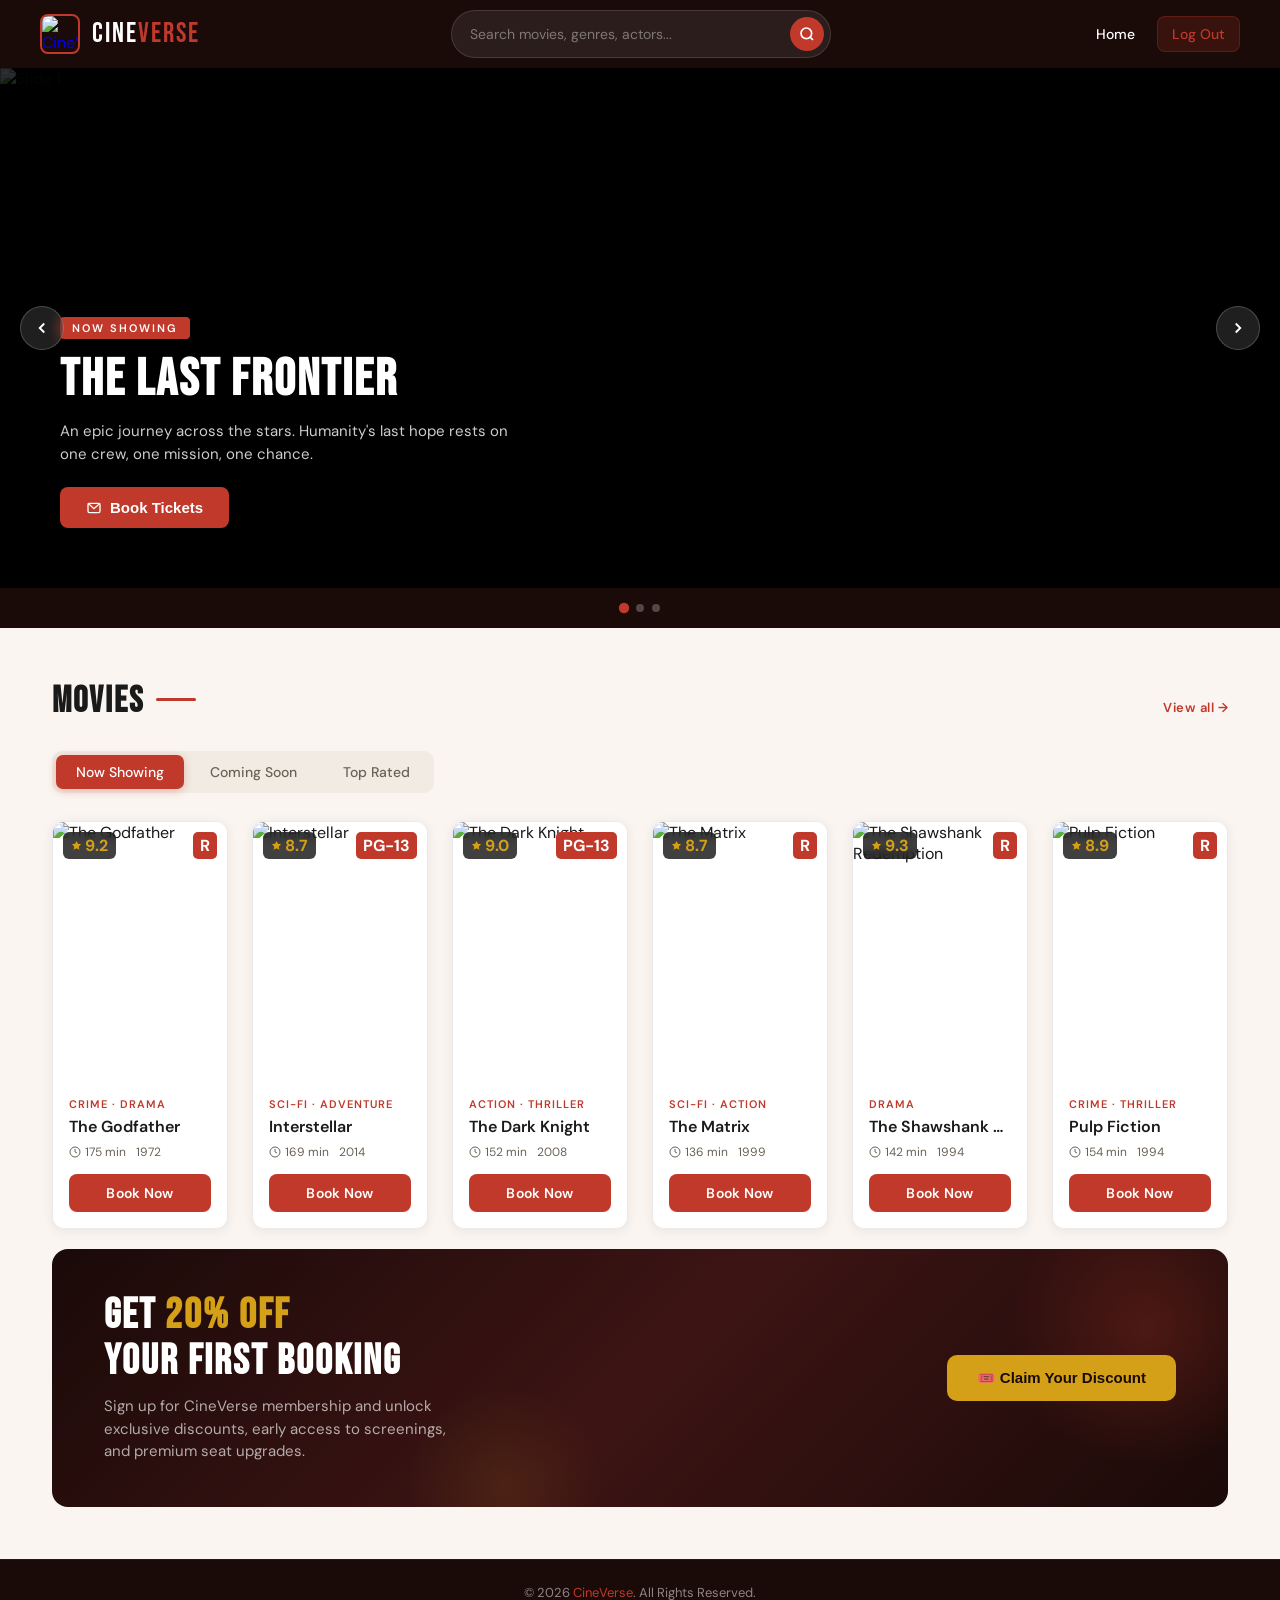
==== SPCK/HTML/index.html @ a47d43c6 "update" ====
<!doctype html>
<html lang="en" data-theme="light">
  <head>
    <meta charset="UTF-8" />
    <meta name="viewport" content="width=device-width, initial-scale=1.0" />
    <title>CineVerse - Movie Booking</title>
    <link rel="preconnect" href="https://fonts.googleapis.com" />
    <link rel="preconnect" href="https://fonts.gstatic.com" crossorigin />
    <link
      href="https://fonts.googleapis.com/css2?family=Bebas+Neue&family=DM+Sans:wght@300;400;500;600&display=swap"
      rel="stylesheet"
    />
    <link rel="stylesheet" href="/SPCK/CSS/style.css" />
  </head>
  <body>
    <!-- ═══ HEADER ═══ -->
    <header>  
      <a class="nav-brand" href="#">
        <img
          class="nav-logo"
          src="https://img.icons8.com/fluency/96/cinema-.png"
          alt="CineVerse Logo"
        />
        <span class="nav-title">Cine<span>Verse</span></span>
      </a>

      <div class="search-box">
        <input type="text" placeholder="Search movies, genres, actors..." />
        <button>
          <svg viewBox="0 0 24 24" fill="none" stroke="currentColor" stroke-width="2.5">
            <circle cx="11" cy="11" r="8" />
            <line x1="21" y1="21" x2="16.65" y2="16.65" />
          </svg>
        </button>
      </div>

      <nav>
        <a href="#" class="active">Home</a>
        <a href="#" class="btn-logout">Log Out</a>
      </nav>
    </header>

    <!-- ═══ SLIDESHOW ═══ -->
    <section class="slideshow-wrapper">
      <div class="slideshow-container">
        <div class="mySlides active">
          <img src="https://images.unsplash.com/photo-1536440136628-849c177e76a1?w=1600&q=80" alt="Slide 1" />
          <div class="slide-overlay"></div>
          <div class="slide-content">
            <span class="slide-badge">Now Showing</span>
            <h2>The Last Frontier</h2>
            <p>An epic journey across the stars. Humanity's last hope rests on one crew, one mission, one chance.</p>
            <button class="btn-book">
              <svg viewBox="0 0 24 24" fill="none" stroke="currentColor" stroke-width="2" width="16">
                <rect x="3" y="5" width="18" height="14" rx="2" />
                <polyline points="3,5 12,13 21,5" />
              </svg>
              Book Tickets
            </button>
          </div>
        </div>

        <div class="mySlides">
          <img src="https://images.unsplash.com/photo-1489599849927-2ee91cede3ba?w=1600&q=80" alt="Slide 2" />
          <div class="slide-overlay"></div>
          <div class="slide-content">
            <span class="slide-badge">Coming Soon</span>
            <h2>Midnight Echo</h2>
            <p>A psychological thriller that blurs the line between memory and reality.</p>
            <button class="btn-book">Book Tickets</button>
          </div>
        </div>

        <div class="mySlides">
          <img src="https://images.unsplash.com/photo-1517604931442-7e0c8ed2963c?w=1600&q=80" alt="Slide 3" />
          <div class="slide-overlay"></div>
          <div class="slide-content">
            <span class="slide-badge">Special Screening</span>
            <h2>Crimson Horizon</h2>
            <p>Award-winning drama that captivated millions. Now in IMAX for the first time.</p>
            <button class="btn-book">Book Tickets</button>
          </div>
        </div>

        <!-- Arrows -->
        <button class="slide-arrow prev" onclick="changeSlide(-1)">
          <svg viewBox="0 0 24 24" fill="none" stroke="currentColor" stroke-width="2.5">
            <polyline points="15,18 9,12 15,6" />
          </svg>
        </button>
        <button class="slide-arrow next" onclick="changeSlide(1)">
          <svg viewBox="0 0 24 24" fill="none" stroke="currentColor" stroke-width="2.5">
            <polyline points="9,18 15,12 9,6" />
          </svg>
        </button>
      </div>

      <div class="dots-container">
        <button class="dot active" onclick="goToSlide(0)"></button>
        <button class="dot" onclick="goToSlide(1)"></button>
        <button class="dot" onclick="goToSlide(2)"></button>
      </div>
    </section>

    <!-- ═══ MOVIES SECTION ═══ -->
    <section class="movies-section">
      <div class="section-head">
        <h2>Movies</h2>
        <a href="#" class="see-all">View all →</a>
      </div>

      <!-- Filter Tabs -->
      <div class="filter-tabs">
        <button class="tab active">Now Showing</button>
        <button class="tab">Coming Soon</button>
        <button class="tab">Top Rated</button>
      </div>

      <div class="movie-grid">

        <!-- Card 1 — The Godfather -->
        <div class="movie-card">
          <div class="movie-poster">
            <img src="https://m.media-amazon.com/images/M/MV5BM2MyNjYxNmUtYTAwNi00MTYxLWJmNWYtYzZlODY3ZTk3OTFlXkEyXkFqcGdeQXVyNzkwMjQ5NzM@._V1_.jpg" alt="The Godfather" />
            <div class="movie-rating">
              <svg viewBox="0 0 24 24"><path d="M12 2l3.09 6.26L22 9.27l-5 4.87 1.18 6.88L12 17.77l-6.18 3.25L7 14.14 2 9.27l6.91-1.01L12 2z" /></svg>
              9.2
            </div>
            <div class="movie-age">R</div>
            <div class="movie-hover-overlay">
              <div class="btn-play">
                <svg viewBox="0 0 24 24"><polygon points="5,3 19,12 5,21" /></svg>
              </div>
            </div>
          </div>
          <div class="movie-info">
            <div class="movie-genre">Crime · Drama</div>
            <div class="movie-title">The Godfather</div>
            <div class="movie-meta">
              <span>
                <svg viewBox="0 0 24 24" fill="none" stroke="currentColor" stroke-width="2"><circle cx="12" cy="12" r="10" /><polyline points="12,6 12,12 16,14" /></svg>
                175 min
              </span>
              <span>1972</span>
            </div>
            <button class="btn-booking">Book Now</button>
          </div>
        </div>

        <!-- Card 2 — Interstellar -->
        <div class="movie-card">
          <div class="movie-poster">
            <img src="https://image.tmdb.org/t/p/w500/gEU2QniE6E77NI6lCU6MxlNBvIx.jpg" alt="Interstellar" />
            <div class="movie-rating">
              <svg viewBox="0 0 24 24"><path d="M12 2l3.09 6.26L22 9.27l-5 4.87 1.18 6.88L12 17.77l-6.18 3.25L7 14.14 2 9.27l6.91-1.01L12 2z" /></svg>
              8.7
            </div>
            <div class="movie-age">PG-13</div>
            <div class="movie-hover-overlay">
              <div class="btn-play">
                <svg viewBox="0 0 24 24"><polygon points="5,3 19,12 5,21" /></svg>
              </div>
            </div>
          </div>
          <div class="movie-info">
            <div class="movie-genre">Sci-Fi · Adventure</div>
            <div class="movie-title">Interstellar</div>
            <div class="movie-meta">
              <span>
                <svg viewBox="0 0 24 24" fill="none" stroke="currentColor" stroke-width="2"><circle cx="12" cy="12" r="10" /><polyline points="12,6 12,12 16,14" /></svg>
                169 min
              </span>
              <span>2014</span>
            </div>
            <button class="btn-booking">Book Now</button>
          </div>
        </div>

        <!-- Card 3 — The Dark Knight -->
        <div class="movie-card">
          <div class="movie-poster">
            <img src="https://m.media-amazon.com/images/M/MV5BMTMxNTMwODM0NF5BMl5BanBnXkFtZTcwODAyMTk2Mw@@._V1_.jpg" alt="The Dark Knight" />
            <div class="movie-rating">
              <svg viewBox="0 0 24 24"><path d="M12 2l3.09 6.26L22 9.27l-5 4.87 1.18 6.88L12 17.77l-6.18 3.25L7 14.14 2 9.27l6.91-1.01L12 2z" /></svg>
              9.0
            </div>
            <div class="movie-age">PG-13</div>
            <div class="movie-hover-overlay">
              <div class="btn-play">
                <svg viewBox="0 0 24 24"><polygon points="5,3 19,12 5,21" /></svg>
              </div>
            </div>
          </div>
          <div class="movie-info">
            <div class="movie-genre">Action · Thriller</div>
            <div class="movie-title">The Dark Knight</div>
            <div class="movie-meta">
              <span>
                <svg viewBox="0 0 24 24" fill="none" stroke="currentColor" stroke-width="2"><circle cx="12" cy="12" r="10" /><polyline points="12,6 12,12 16,14" /></svg>
                152 min
              </span>
              <span>2008</span>
            </div>
            <button class="btn-booking">Book Now</button>
          </div>
        </div>

        <!-- Card 4 — The Matrix -->
        <div class="movie-card">
          <div class="movie-poster">
            <img src="https://image.tmdb.org/t/p/w500/f89U3ADr1oiB1s9GkdPOEpXUk5H.jpg" alt="The Matrix" />
            <div class="movie-rating">
              <svg viewBox="0 0 24 24"><path d="M12 2l3.09 6.26L22 9.27l-5 4.87 1.18 6.88L12 17.77l-6.18 3.25L7 14.14 2 9.27l6.91-1.01L12 2z" /></svg>
              8.7
            </div>
            <div class="movie-age">R</div>
            <div class="movie-hover-overlay">
              <div class="btn-play">
                <svg viewBox="0 0 24 24"><polygon points="5,3 19,12 5,21" /></svg>
              </div>
            </div>
          </div>
          <div class="movie-info">
            <div class="movie-genre">Sci-Fi · Action</div>
            <div class="movie-title">The Matrix</div>
            <div class="movie-meta">
              <span>
                <svg viewBox="0 0 24 24" fill="none" stroke="currentColor" stroke-width="2"><circle cx="12" cy="12" r="10" /><polyline points="12,6 12,12 16,14" /></svg>
                136 min
              </span>
              <span>1999</span>
            </div>
            <button class="btn-booking">Book Now</button>
          </div>
        </div>

        <!-- Card 5 — The Shawshank Redemption -->
        <div class="movie-card">
          <div class="movie-poster">
            <img src="https://m.media-amazon.com/images/M/MV5BMDFkYTc0MGEtZmNhMC00ZDIzLWFmNTEtODM1ZmRlYWMwMWFmXkEyXkFqcGdeQXVyMTMxODk2OTU@._V1_.jpg" alt="The Shawshank Redemption" />
            <div class="movie-rating">
              <svg viewBox="0 0 24 24"><path d="M12 2l3.09 6.26L22 9.27l-5 4.87 1.18 6.88L12 17.77l-6.18 3.25L7 14.14 2 9.27l6.91-1.01L12 2z" /></svg>
              9.3
            </div>
            <div class="movie-age">R</div>
            <div class="movie-hover-overlay">
              <div class="btn-play">
                <svg viewBox="0 0 24 24"><polygon points="5,3 19,12 5,21" /></svg>
              </div>
            </div>
          </div>
          <div class="movie-info">
            <div class="movie-genre">Drama</div>
            <div class="movie-title">The Shawshank Redemption</div>
            <div class="movie-meta">
              <span>
                <svg viewBox="0 0 24 24" fill="none" stroke="currentColor" stroke-width="2"><circle cx="12" cy="12" r="10" /><polyline points="12,6 12,12 16,14" /></svg>
                142 min
              </span>
              <span>1994</span>
            </div>
            <button class="btn-booking">Book Now</button>
          </div>
        </div>

        <!-- Card 6 — Pulp Fiction -->
        <div class="movie-card">
          <div class="movie-poster">
            <img src="https://image.tmdb.org/t/p/w500/d5iIlFn5s0ImszYzBPb8JPIfbXD.jpg" alt="Pulp Fiction" />
            <div class="movie-rating">
              <svg viewBox="0 0 24 24"><path d="M12 2l3.09 6.26L22 9.27l-5 4.87 1.18 6.88L12 17.77l-6.18 3.25L7 14.14 2 9.27l6.91-1.01L12 2z" /></svg>
              8.9
            </div>
            <div class="movie-age">R</div>
            <div class="movie-hover-overlay">
              <div class="btn-play">
                <svg viewBox="0 0 24 24"><polygon points="5,3 19,12 5,21" /></svg>
              </div>
            </div>
          </div>
          <div class="movie-info">
            <div class="movie-genre">Crime · Thriller</div>
            <div class="movie-title">Pulp Fiction</div>
            <div class="movie-meta">
              <span>
                <svg viewBox="0 0 24 24" fill="none" stroke="currentColor" stroke-width="2"><circle cx="12" cy="12" r="10" /><polyline points="12,6 12,12 16,14" /></svg>
                154 min
              </span>
              <span>1994</span>
            </div>
            <button class="btn-booking">Book Now</button>
          </div>
        </div>

      </div>
    </section>

    <!-- ═══ PROMO BANNER ═══ -->
    <section class="promo-section">
      <div class="promo-banner">
        <div class="promo-text">
          <h3>Get <span>20% OFF</span><br />Your First Booking</h3>
          <p>
            Sign up for CineVerse membership and unlock exclusive discounts,
            early access to screenings, and premium seat upgrades.
          </p>
        </div>
        <div class="promo-action">
          <button class="btn-promo">🎟️ Claim Your Discount</button>
        </div>
      </div>
    </section>

    <!-- ═══ FOOTER ═══ -->
    <footer>
      <p>© 2026 <span>CineVerse</span>. All Rights Reserved.</p>
    </footer>

    <script src="/SPCK/JS/index.js"></script>
  </body>
</html>
---- SPCK/CSS/style.css ----
/* ─────────────────────────────────────────
   CineVerse — style.css
   Place this file in your /css/ folder
───────────────────────────────────────── */

/* ─── CSS Variables (Light Mode) ─── */
:root {
  --bg:           #faf5f0;
  --bg-card:      #ffffff;
  --bg-card2:     #f2ebe3;
  --text:         #1a1a1a;
  --text-muted:   #6b6255;
  --text-light:   #a89880;
  --accent:       #c0392b;
  --accent-dark:  #922b21;
  --accent-glow:  rgba(192, 57, 43, 0.18);
  --gold:         #d4a017;
  --nav-bg:       #1a0a08;
  --nav-text:     #faf0e8;
  --border:       rgba(0, 0, 0, 0.08);
  --shadow:       0 4px 24px rgba(0, 0, 0, 0.08);
  --shadow-card:  0 2px 12px rgba(0, 0, 0, 0.07);
  --radius:       12px;
  --radius-sm:    8px;
  --transition:   0.25s cubic-bezier(0.4, 0, 0.2, 1);
}

/* ─── CSS Variables (Dark Mode) ─── */
[data-theme="dark"] {
  --bg:           #120807;
  --bg-card:      #1e100d;
  --bg-card2:     #2a1510;
  --text:         #f5ece4;
  --text-muted:   #b09080;
  --text-light:   #7a5a50;
  --accent:       #e74c3c;
  --accent-dark:  #c0392b;
  --accent-glow:  rgba(231, 76, 60, 0.22);
  --gold:         #f0b429;
  --nav-bg:       #0a0404;
  --nav-text:     #faf0e8;
  --border:       rgba(255, 255, 255, 0.07);
  --shadow:       0 4px 24px rgba(0, 0, 0, 0.4);
  --shadow-card:  0 2px 12px rgba(0, 0, 0, 0.3);
}

/* ─── Reset & Base ─── */
*, *::before, *::after {
  box-sizing: border-box;
  margin: 0;
  padding: 0;
}
html {
  scroll-behavior: smooth;
}
body {
  font-family: 'DM Sans', sans-serif;
  background: var(--bg);
  color: var(--text);
  transition: background var(--transition), color var(--transition);
  min-height: 100vh;
}

/* ═══════════════════════════════════
   HEADER / NAV
═══════════════════════════════════ */
header {
  background: var(--nav-bg);
  padding: 0 40px;
  height: 68px;
  display: flex;
  align-items: center;
  justify-content: space-between;
  position: sticky;
  top: 0;
  z-index: 100;
  box-shadow: 0 2px 20px rgba(0, 0, 0, 0.4);
}

.nav-brand {
  display: flex;
  align-items: center;
  gap: 12px;
  text-decoration: none;
  flex-shrink: 0;
}
.nav-logo {
  width: 40px;
  height: 40px;
  border-radius: 8px;
  object-fit: cover;
  border: 2px solid var(--accent);
}
.nav-title {
  font-family: 'Bebas Neue', sans-serif;
  font-size: 28px;
  color: #fff;
  letter-spacing: 2px;
  line-height: 1;
}
.nav-title span {
  color: var(--accent);
}

/* Search Box */
.search-box {
  display: flex;
  align-items: center;
  background: rgba(255, 255, 255, 0.08);
  border: 1px solid rgba(255, 255, 255, 0.12);
  border-radius: 50px;
  padding: 6px 6px 6px 18px;
  gap: 8px;
  width: 380px;
  transition: var(--transition);
}
.search-box:focus-within {
  background: rgba(255, 255, 255, 0.12);
  border-color: var(--accent);
  box-shadow: 0 0 0 3px var(--accent-glow);
}
.search-box input {
  flex: 1;
  background: transparent;
  border: none;
  outline: none;
  color: #fff;
  font-family: 'DM Sans', sans-serif;
  font-size: 14px;
}
.search-box input::placeholder {
  color: rgba(255, 255, 255, 0.4);
}
.search-box button {
  background: var(--accent);
  border: none;
  border-radius: 50px;
  width: 34px;
  height: 34px;
  display: flex;
  align-items: center;
  justify-content: center;
  cursor: pointer;
  transition: var(--transition);
  color: #fff;
  flex-shrink: 0;
}
.search-box button:hover {
  background: var(--accent-dark);
}
.search-box button svg {
  width: 16px;
  height: 16px;
}

/* Nav Links */
nav {
  display: flex;
  align-items: center;
  gap: 8px;
}
nav a {
  text-decoration: none;
  color: rgba(255, 255, 255, 0.75);
  font-size: 14px;
  font-weight: 500;
  padding: 8px 14px;
  border-radius: 8px;
  transition: var(--transition);
}
nav a:hover {
  color: #fff;
  background: rgba(255, 255, 255, 0.1);
}
nav a.active {
  color: #fff;
}
.btn-logout {
  background: rgba(192, 57, 43, 0.18);
  color: var(--accent) !important;
  border: 1px solid rgba(192, 57, 43, 0.3);
}
.btn-logout:hover {
  background: var(--accent) !important;
  color: #fff !important;
  border-color: var(--accent) !important;
}

/* ═══════════════════════════════════
   SLIDESHOW
═══════════════════════════════════ */
.slideshow-wrapper {
  position: relative;
}
.slideshow-container {
  position: relative;
  width: 100%;
  height: 520px;
  overflow: hidden;
  background: #000;
}
.mySlides {
  display: none;
  height: 100%;
  position: relative;
}
.mySlides.active {
  display: block;
  animation: fadeSlide 0.5s ease;
}
.mySlides img {
  width: 100%;
  height: 100%;
  object-fit: cover;
  opacity: 0.7;
}
.slide-overlay {
  position: absolute;
  inset: 0;
  background:
    linear-gradient(to right, rgba(0, 0, 0, 0.7) 0%, transparent 60%),
    linear-gradient(to top,   rgba(0, 0, 0, 0.6) 0%, transparent 50%);
}
.slide-content {
  position: absolute;
  bottom: 60px;
  left: 60px;
  color: #fff;
  max-width: 460px;
}
.slide-badge {
  display: inline-block;
  background: var(--accent);
  color: #fff;
  font-size: 11px;
  font-weight: 600;
  letter-spacing: 2px;
  text-transform: uppercase;
  padding: 4px 12px;
  border-radius: 4px;
  margin-bottom: 14px;
}
.slide-content h2 {
  font-family: 'Bebas Neue', sans-serif;
  font-size: 52px;
  line-height: 1.05;
  letter-spacing: 2px;
  margin-bottom: 12px;
  text-shadow: 0 2px 12px rgba(0, 0, 0, 0.5);
}
.slide-content p {
  font-size: 15px;
  color: rgba(255, 255, 255, 0.8);
  margin-bottom: 22px;
  line-height: 1.5;
}
.btn-book {
  display: inline-flex;
  align-items: center;
  gap: 8px;
  background: var(--accent);
  color: #fff;
  text-decoration: none;
  padding: 12px 26px;
  border-radius: 8px;
  font-weight: 600;
  font-size: 15px;
  transition: var(--transition);
  border: none;
  cursor: pointer;
}
.btn-book:hover {
  background: var(--accent-dark);
  transform: translateY(-2px);
}

/* Slide Arrows */
.slide-arrow {
  position: absolute;
  top: 50%;
  transform: translateY(-50%);
  background: rgba(255, 255, 255, 0.12);
  border: 1px solid rgba(255, 255, 255, 0.2);
  color: #fff;
  width: 44px;
  height: 44px;
  border-radius: 50%;
  display: flex;
  align-items: center;
  justify-content: center;
  cursor: pointer;
  z-index: 10;
  transition: var(--transition);
  backdrop-filter: blur(6px);
}
.slide-arrow:hover {
  background: var(--accent);
  border-color: var(--accent);
}
.slide-arrow.prev { left: 20px; }
.slide-arrow.next { right: 20px; }
.slide-arrow svg  { width: 18px; height: 18px; }

/* Dots */
.dots-container {
  display: flex;
  justify-content: center;
  align-items: center;
  gap: 8px;
  padding: 16px 0;
  background: var(--nav-bg);
}
.dot {
  width: 8px;
  height: 8px;
  border-radius: 50%;
  background: rgba(255, 255, 255, 0.25);
  cursor: pointer;
  transition: var(--transition);
  border: none;
}
.dot.active,
.dot:hover {
  background: var(--accent);
  transform: scale(1.3);
}

/* ═══════════════════════════════════
   SECTION HEADER
═══════════════════════════════════ */
.section-head {
  display: flex;
  align-items: baseline;
  justify-content: space-between;
  margin-bottom: 28px;
}
.section-head h2 {
  font-family: 'Bebas Neue', sans-serif;
  font-size: 36px;
  letter-spacing: 2px;
  color: var(--text);
  display: flex;
  align-items: center;
  gap: 12px;
}
.section-head h2::after {
  content: '';
  display: inline-block;
  width: 40px;
  height: 3px;
  background: var(--accent);
  border-radius: 2px;
  vertical-align: middle;
  margin-bottom: 4px;
}
.see-all {
  font-size: 13px;
  font-weight: 600;
  color: var(--accent);
  text-decoration: none;
  letter-spacing: 0.5px;
  transition: var(--transition);
}
.see-all:hover {
  color: var(--accent-dark);
}

/* ═══════════════════════════════════
   FILTER TABS
═══════════════════════════════════ */
.filter-tabs {
  display: flex;
  gap: 6px;
  background: var(--bg-card2);
  border-radius: 10px;
  padding: 4px;
  width: fit-content;
  margin-bottom: 28px;
}
.tab {
  padding: 8px 20px;
  border-radius: 7px;
  border: none;
  background: transparent;
  color: var(--text-muted);
  font-family: 'DM Sans', sans-serif;
  font-size: 14px;
  font-weight: 500;
  cursor: pointer;
  transition: var(--transition);
}
.tab.active {
  background: var(--accent);
  color: #fff;
  box-shadow: 0 2px 8px rgba(192, 57, 43, 0.3);
}
.tab:hover:not(.active) {
  color: var(--text);
}

/* ═══════════════════════════════════
   MOVIE GRID & CARDS
═══════════════════════════════════ */
.movies-section {
  padding: 52px 52px 20px;
}
.movie-grid {
  display: grid;
  grid-template-columns: repeat(6, 1fr);
  gap: 24px;
}

.movie-card {
  background: var(--bg-card);
  border-radius: var(--radius);
  overflow: hidden;
  box-shadow: var(--shadow-card);
  border: 1px solid var(--border);
  transition: transform var(--transition), box-shadow var(--transition);
  cursor: pointer;
}
.movie-card:hover {
  transform: translateY(-6px);
  box-shadow: 0 12px 36px rgba(192, 57, 43, 0.15), var(--shadow-card);
}

.movie-poster {
  position: relative;
  overflow: hidden;
  aspect-ratio: 2 / 3;
}
.movie-poster img {
  width: 100%;
  height: 100%;
  object-fit: cover;
  transition: transform 0.4s ease;
}
.movie-card:hover .movie-poster img {
  transform: scale(1.05);
}

.movie-rating {
  position: absolute;
  top: 10px;
  left: 10px;
  background: rgba(0, 0, 0, 0.75);
  color: var(--gold);
  font-size: 16px;
  font-weight: 700;
  padding: 3px 8px;
  border-radius: 6px;
  display: flex;
  align-items: center;
  gap: 3px;
  backdrop-filter: blur(4px);
}
.movie-rating svg {
  width: 11px;
  height: 11px;
  fill: var(--gold);
}

.movie-age {
  position: absolute;
  top: 10px;
  right: 10px;
  background: var(--accent);
  color: #fff;
  font-size: 16px;
  font-weight: 700;
  padding: 3px 7px;
  border-radius: 5px;
}

.movie-hover-overlay {
  position: absolute;
  inset: 0;
  background: rgba(0, 0, 0, 0.55);
  display: flex;
  align-items: center;
  justify-content: center;
  opacity: 0;
  transition: opacity var(--transition);
}
.movie-card:hover .movie-hover-overlay {
  opacity: 1;
}
.btn-play {
  width: 52px;
  height: 52px;
  background: var(--accent);
  border-radius: 50%;
  display: flex;
  align-items: center;
  justify-content: center;
  border: 3px solid rgba(255, 255, 255, 0.3);
  transition: var(--transition);
}
.btn-play:hover {
  transform: scale(1.1);
}
.btn-play svg {
  width: 20px;
  height: 20px;
  fill: #fff;
  margin-left: 3px;
}

.movie-info {
  padding: 14px 16px 16px;
}
.movie-genre {
  font-size: 11px;
  font-weight: 600;
  letter-spacing: 1px;
  text-transform: uppercase;
  color: var(--accent);
  margin-bottom: 6px;
}
.movie-title {
  font-size: 16px;
  font-weight: 600;
  color: var(--text);
  margin-bottom: 6px;
  line-height: 1.3;
  white-space: nowrap;
  overflow: hidden;
  text-overflow: ellipsis;
}
.movie-meta {
  font-size: 12px;
  color: var(--text-muted);
  display: flex;
  align-items: center;
  gap: 10px;
  margin-bottom: 14px;
}
.movie-meta span {
  display: flex;
  align-items: center;
  gap: 4px;
}
.movie-meta svg {
  width: 12px;
  height: 12px;
}

.btn-booking {
  width: 100%;
  padding: 10px;
  background: var(--accent);
  color: #fff;
  border: none;
  border-radius: var(--radius-sm);
  font-family: 'DM Sans', sans-serif;
  font-size: 14px;
  font-weight: 600;
  cursor: pointer;
  transition: var(--transition);
  letter-spacing: 0.3px;
}
.btn-booking:hover {
  background: var(--accent-dark);
}

/* ═══════════════════════════════════
   PROMO BANNER
═══════════════════════════════════ */
.promo-section {
  padding: 0 52px 52px;
}
.promo-banner {
  background: linear-gradient(135deg, #1a0a08 0%, #3d1414 50%, #1a0a08 100%);
  border-radius: 16px;
  padding: 44px 52px;
  display: flex;
  align-items: center;
  justify-content: space-between;
  overflow: hidden;
  position: relative;
}
.promo-banner::before {
  content: '';
  position: absolute;
  top: -60px;
  right: -60px;
  width: 280px;
  height: 280px;
  border-radius: 50%;
  background: radial-gradient(circle, rgba(192, 57, 43, 0.25) 0%, transparent 70%);
}
.promo-banner::after {
  content: '';
  position: absolute;
  bottom: -80px;
  left: 30%;
  width: 200px;
  height: 200px;
  border-radius: 50%;
  background: radial-gradient(circle, rgba(212, 160, 23, 0.1) 0%, transparent 70%);
}
.promo-text h3 {
  font-family: 'Bebas Neue', sans-serif;
  font-size: 42px;
  color: #fff;
  letter-spacing: 2px;
  line-height: 1.1;
  margin-bottom: 10px;
}
.promo-text h3 span {
  color: var(--gold);
}
.promo-text p {
  color: rgba(255, 255, 255, 0.65);
  font-size: 15px;
  max-width: 360px;
  line-height: 1.5;
}
.promo-action {
  position: relative;
  z-index: 1;
}
.btn-promo {
  display: inline-flex;
  align-items: center;
  gap: 8px;
  background: var(--gold);
  color: #1a0a08;
  padding: 14px 30px;
  border-radius: 10px;
  font-weight: 700;
  font-size: 15px;
  text-decoration: none;
  transition: var(--transition);
  border: none;
  cursor: pointer;
  white-space: nowrap;
}
.btn-promo:hover {
  transform: translateY(-3px);
  box-shadow: 0 8px 24px rgba(212, 160, 23, 0.35);
}

/* ═══════════════════════════════════
   FOOTER
═══════════════════════════════════ */
footer {
  background: var(--nav-bg);
  color: rgba(255, 255, 255, 0.5);
  text-align: center;
  padding: 24px 20px;
  font-size: 13px;
  border-top: 1px solid rgba(255, 255, 255, 0.06);
}
footer span {
  color: var(--accent);
}

/* ═══════════════════════════════════
   ANIMATIONS
═══════════════════════════════════ */
@keyframes fadeSlide {
  from {
    opacity: 0;
    transform: translateX(20px);
  }
  to {
    opacity: 1;
    transform: translateX(0);
  }
}

/* ═══════════════════════════════════
   RESPONSIVE
═══════════════════════════════════ */
@media (max-width: 1100px) {
  .movie-grid {
    grid-template-columns: repeat(3, 1fr);
  }
}
@media (max-width: 800px) {
  header {
    padding: 0 20px;
  }
  .search-box {
    width: 220px;
  }
  .movie-grid {
    grid-template-columns: repeat(2, 1fr);
  }
  .movies-section,
  .promo-section {
    padding-left: 24px;
    padding-right: 24px;
  }
  .slide-content {
    left: 30px;
  }
  .slide-content h2 {
    font-size: 36px;
  }
  .promo-banner {
    flex-direction: column;
    gap: 28px;
    padding: 32px;
  }
}
@media (max-width: 520px) {
  .nav-title {
    font-size: 22px;
  }
  .search-box {
    display: none;
  }
  .movie-grid {
    grid-template-columns: 1fr;
  }
  .slideshow-container {
    height: 320px;
  }
  .slide-content h2 {
    font-size: 28px;
  }
}
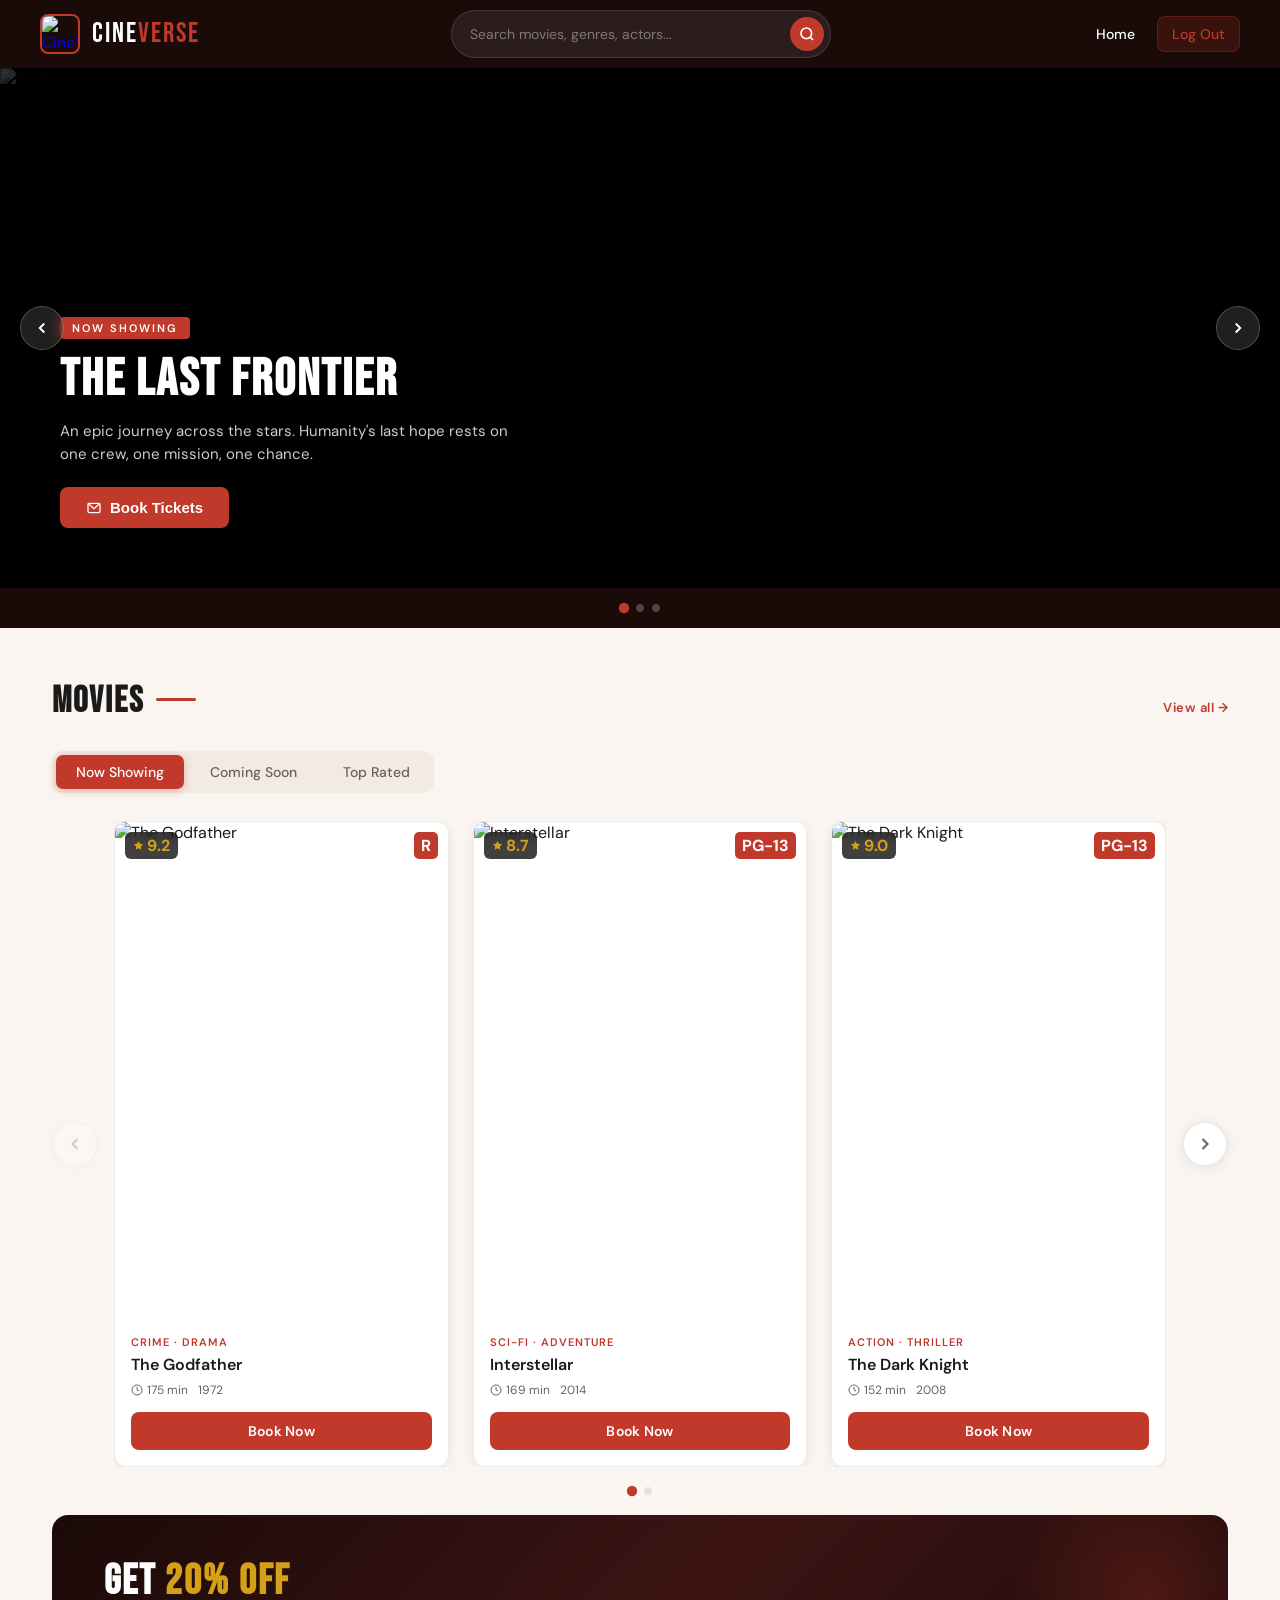
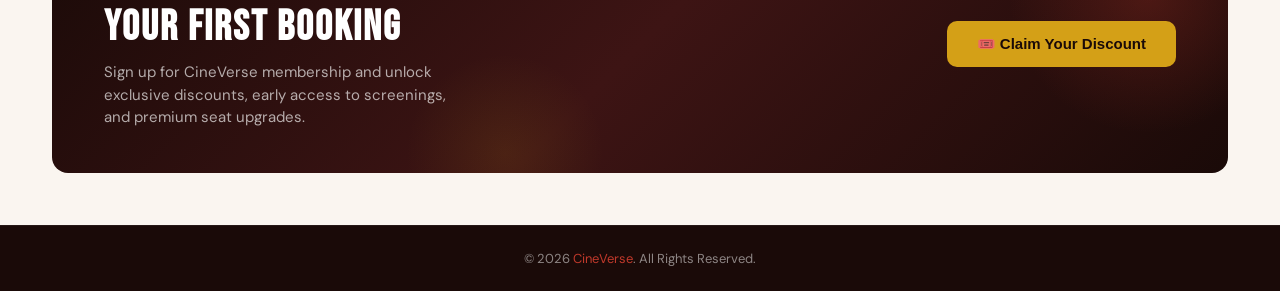
==== commit 49c6d5a6: "update" ====
--- a/SPCK/HTML/index.html
+++ b/SPCK/HTML/index.html
@@ -14,7 +14,7 @@
   </head>
   <body>
     <!-- ═══ HEADER ═══ -->
-    <header>  
+    <header>
       <a class="nav-brand" href="#">
         <img
           class="nav-logo"
@@ -116,183 +116,202 @@
         <button class="tab">Top Rated</button>
       </div>
 
-      <div class="movie-grid">
-
-        <!-- Card 1 — The Godfather -->
-        <div class="movie-card">
-          <div class="movie-poster">
-            <img src="https://m.media-amazon.com/images/M/MV5BM2MyNjYxNmUtYTAwNi00MTYxLWJmNWYtYzZlODY3ZTk3OTFlXkEyXkFqcGdeQXVyNzkwMjQ5NzM@._V1_.jpg" alt="The Godfather" />
-            <div class="movie-rating">
-              <svg viewBox="0 0 24 24"><path d="M12 2l3.09 6.26L22 9.27l-5 4.87 1.18 6.88L12 17.77l-6.18 3.25L7 14.14 2 9.27l6.91-1.01L12 2z" /></svg>
-              9.2
-            </div>
-            <div class="movie-age">R</div>
-            <div class="movie-hover-overlay">
-              <div class="btn-play">
-                <svg viewBox="0 0 24 24"><polygon points="5,3 19,12 5,21" /></svg>
-              </div>
-            </div>
-          </div>
-          <div class="movie-info">
-            <div class="movie-genre">Crime · Drama</div>
-            <div class="movie-title">The Godfather</div>
-            <div class="movie-meta">
-              <span>
-                <svg viewBox="0 0 24 24" fill="none" stroke="currentColor" stroke-width="2"><circle cx="12" cy="12" r="10" /><polyline points="12,6 12,12 16,14" /></svg>
-                175 min
-              </span>
-              <span>1972</span>
-            </div>
-            <button class="btn-booking">Book Now</button>
-          </div>
-        </div>
-
-        <!-- Card 2 — Interstellar -->
-        <div class="movie-card">
-          <div class="movie-poster">
-            <img src="https://image.tmdb.org/t/p/w500/gEU2QniE6E77NI6lCU6MxlNBvIx.jpg" alt="Interstellar" />
-            <div class="movie-rating">
-              <svg viewBox="0 0 24 24"><path d="M12 2l3.09 6.26L22 9.27l-5 4.87 1.18 6.88L12 17.77l-6.18 3.25L7 14.14 2 9.27l6.91-1.01L12 2z" /></svg>
-              8.7
-            </div>
-            <div class="movie-age">PG-13</div>
-            <div class="movie-hover-overlay">
-              <div class="btn-play">
-                <svg viewBox="0 0 24 24"><polygon points="5,3 19,12 5,21" /></svg>
-              </div>
-            </div>
-          </div>
-          <div class="movie-info">
-            <div class="movie-genre">Sci-Fi · Adventure</div>
-            <div class="movie-title">Interstellar</div>
-            <div class="movie-meta">
-              <span>
-                <svg viewBox="0 0 24 24" fill="none" stroke="currentColor" stroke-width="2"><circle cx="12" cy="12" r="10" /><polyline points="12,6 12,12 16,14" /></svg>
-                169 min
-              </span>
-              <span>2014</span>
-            </div>
-            <button class="btn-booking">Book Now</button>
-          </div>
-        </div>
-
-        <!-- Card 3 — The Dark Knight -->
-        <div class="movie-card">
-          <div class="movie-poster">
-            <img src="https://m.media-amazon.com/images/M/MV5BMTMxNTMwODM0NF5BMl5BanBnXkFtZTcwODAyMTk2Mw@@._V1_.jpg" alt="The Dark Knight" />
-            <div class="movie-rating">
-              <svg viewBox="0 0 24 24"><path d="M12 2l3.09 6.26L22 9.27l-5 4.87 1.18 6.88L12 17.77l-6.18 3.25L7 14.14 2 9.27l6.91-1.01L12 2z" /></svg>
-              9.0
-            </div>
-            <div class="movie-age">PG-13</div>
-            <div class="movie-hover-overlay">
-              <div class="btn-play">
-                <svg viewBox="0 0 24 24"><polygon points="5,3 19,12 5,21" /></svg>
-              </div>
-            </div>
-          </div>
-          <div class="movie-info">
-            <div class="movie-genre">Action · Thriller</div>
-            <div class="movie-title">The Dark Knight</div>
-            <div class="movie-meta">
-              <span>
-                <svg viewBox="0 0 24 24" fill="none" stroke="currentColor" stroke-width="2"><circle cx="12" cy="12" r="10" /><polyline points="12,6 12,12 16,14" /></svg>
-                152 min
-              </span>
-              <span>2008</span>
-            </div>
-            <button class="btn-booking">Book Now</button>
-          </div>
-        </div>
-
-        <!-- Card 4 — The Matrix -->
-        <div class="movie-card">
-          <div class="movie-poster">
-            <img src="https://image.tmdb.org/t/p/w500/f89U3ADr1oiB1s9GkdPOEpXUk5H.jpg" alt="The Matrix" />
-            <div class="movie-rating">
-              <svg viewBox="0 0 24 24"><path d="M12 2l3.09 6.26L22 9.27l-5 4.87 1.18 6.88L12 17.77l-6.18 3.25L7 14.14 2 9.27l6.91-1.01L12 2z" /></svg>
-              8.7
-            </div>
-            <div class="movie-age">R</div>
-            <div class="movie-hover-overlay">
-              <div class="btn-play">
-                <svg viewBox="0 0 24 24"><polygon points="5,3 19,12 5,21" /></svg>
-              </div>
-            </div>
-          </div>
-          <div class="movie-info">
-            <div class="movie-genre">Sci-Fi · Action</div>
-            <div class="movie-title">The Matrix</div>
-            <div class="movie-meta">
-              <span>
-                <svg viewBox="0 0 24 24" fill="none" stroke="currentColor" stroke-width="2"><circle cx="12" cy="12" r="10" /><polyline points="12,6 12,12 16,14" /></svg>
-                136 min
-              </span>
-              <span>1999</span>
-            </div>
-            <button class="btn-booking">Book Now</button>
-          </div>
-        </div>
-
-        <!-- Card 5 — The Shawshank Redemption -->
-        <div class="movie-card">
-          <div class="movie-poster">
-            <img src="https://m.media-amazon.com/images/M/MV5BMDFkYTc0MGEtZmNhMC00ZDIzLWFmNTEtODM1ZmRlYWMwMWFmXkEyXkFqcGdeQXVyMTMxODk2OTU@._V1_.jpg" alt="The Shawshank Redemption" />
-            <div class="movie-rating">
-              <svg viewBox="0 0 24 24"><path d="M12 2l3.09 6.26L22 9.27l-5 4.87 1.18 6.88L12 17.77l-6.18 3.25L7 14.14 2 9.27l6.91-1.01L12 2z" /></svg>
-              9.3
-            </div>
-            <div class="movie-age">R</div>
-            <div class="movie-hover-overlay">
-              <div class="btn-play">
-                <svg viewBox="0 0 24 24"><polygon points="5,3 19,12 5,21" /></svg>
-              </div>
-            </div>
-          </div>
-          <div class="movie-info">
-            <div class="movie-genre">Drama</div>
-            <div class="movie-title">The Shawshank Redemption</div>
-            <div class="movie-meta">
-              <span>
-                <svg viewBox="0 0 24 24" fill="none" stroke="currentColor" stroke-width="2"><circle cx="12" cy="12" r="10" /><polyline points="12,6 12,12 16,14" /></svg>
-                142 min
-              </span>
-              <span>1994</span>
-            </div>
-            <button class="btn-booking">Book Now</button>
-          </div>
-        </div>
-
-        <!-- Card 6 — Pulp Fiction -->
-        <div class="movie-card">
-          <div class="movie-poster">
-            <img src="https://image.tmdb.org/t/p/w500/d5iIlFn5s0ImszYzBPb8JPIfbXD.jpg" alt="Pulp Fiction" />
-            <div class="movie-rating">
-              <svg viewBox="0 0 24 24"><path d="M12 2l3.09 6.26L22 9.27l-5 4.87 1.18 6.88L12 17.77l-6.18 3.25L7 14.14 2 9.27l6.91-1.01L12 2z" /></svg>
-              8.9
-            </div>
-            <div class="movie-age">R</div>
-            <div class="movie-hover-overlay">
-              <div class="btn-play">
-                <svg viewBox="0 0 24 24"><polygon points="5,3 19,12 5,21" /></svg>
-              </div>
-            </div>
-          </div>
-          <div class="movie-info">
-            <div class="movie-genre">Crime · Thriller</div>
-            <div class="movie-title">Pulp Fiction</div>
-            <div class="movie-meta">
-              <span>
-                <svg viewBox="0 0 24 24" fill="none" stroke="currentColor" stroke-width="2"><circle cx="12" cy="12" r="10" /><polyline points="12,6 12,12 16,14" /></svg>
-                154 min
-              </span>
-              <span>1994</span>
-            </div>
-            <button class="btn-booking">Book Now</button>
-          </div>
-        </div>
-
-      </div>
+      <!-- Carousel wrapper -->
+      <div class="carousel-wrapper">
+        <button class="carousel-arrow carousel-prev" id="carouselPrev">
+          <svg viewBox="0 0 24 24" fill="none" stroke="currentColor" stroke-width="2.5">
+            <polyline points="15,18 9,12 15,6" />
+          </svg>
+        </button>
+
+        <div class="movie-grid" id="movieGrid">
+
+          <!-- Card 1 — The Godfather -->
+          <div class="movie-card">
+            <div class="movie-poster">
+              <img src="https://m.media-amazon.com/images/M/MV5BM2MyNjYxNmUtYTAwNi00MTYxLWJmNWYtYzZlODY3ZTk3OTFlXkEyXkFqcGdeQXVyNzkwMjQ5NzM@._V1_.jpg" alt="The Godfather" />
+              <div class="movie-rating">
+                <svg viewBox="0 0 24 24"><path d="M12 2l3.09 6.26L22 9.27l-5 4.87 1.18 6.88L12 17.77l-6.18 3.25L7 14.14 2 9.27l6.91-1.01L12 2z" /></svg>
+                9.2
+              </div>
+              <div class="movie-age">R</div>
+              <div class="movie-hover-overlay">
+                <div class="btn-play">
+                  <svg viewBox="0 0 24 24"><polygon points="5,3 19,12 5,21" /></svg>
+                </div>
+              </div>
+            </div>
+            <div class="movie-info">
+              <div class="movie-genre">Crime · Drama</div>
+              <div class="movie-title">The Godfather</div>
+              <div class="movie-meta">
+                <span>
+                  <svg viewBox="0 0 24 24" fill="none" stroke="currentColor" stroke-width="2"><circle cx="12" cy="12" r="10" /><polyline points="12,6 12,12 16,14" /></svg>
+                  175 min
+                </span>
+                <span>1972</span>
+              </div>
+              <button class="btn-booking" onclick="window.location.href='roomchoosing.html'">Book Now</button>
+            </div>
+          </div>
+
+          <!-- Card 2 — Interstellar -->
+          <div class="movie-card">
+            <div class="movie-poster">
+              <img src="https://image.tmdb.org/t/p/w500/gEU2QniE6E77NI6lCU6MxlNBvIx.jpg" alt="Interstellar" />
+              <div class="movie-rating">
+                <svg viewBox="0 0 24 24"><path d="M12 2l3.09 6.26L22 9.27l-5 4.87 1.18 6.88L12 17.77l-6.18 3.25L7 14.14 2 9.27l6.91-1.01L12 2z" /></svg>
+                8.7
+              </div>
+              <div class="movie-age">PG-13</div>
+              <div class="movie-hover-overlay">
+                <div class="btn-play">
+                  <svg viewBox="0 0 24 24"><polygon points="5,3 19,12 5,21" /></svg>
+                </div>
+              </div>
+            </div>
+            <div class="movie-info">
+              <div class="movie-genre">Sci-Fi · Adventure</div>
+              <div class="movie-title">Interstellar</div>
+              <div class="movie-meta">
+                <span>
+                  <svg viewBox="0 0 24 24" fill="none" stroke="currentColor" stroke-width="2"><circle cx="12" cy="12" r="10" /><polyline points="12,6 12,12 16,14" /></svg>
+                  169 min
+                </span>
+                <span>2014</span>
+              </div>
+              <button class="btn-booking" onclick="window.location.href='roomchoosing.html'">Book Now</button>
+            </div>
+          </div>
+
+          <!-- Card 3 — The Dark Knight -->
+          <div class="movie-card">
+            <div class="movie-poster">
+              <img src="https://m.media-amazon.com/images/M/MV5BMTMxNTMwODM0NF5BMl5BanBnXkFtZTcwODAyMTk2Mw@@._V1_.jpg" alt="The Dark Knight" />
+              <div class="movie-rating">
+                <svg viewBox="0 0 24 24"><path d="M12 2l3.09 6.26L22 9.27l-5 4.87 1.18 6.88L12 17.77l-6.18 3.25L7 14.14 2 9.27l6.91-1.01L12 2z" /></svg>
+                9.0
+              </div>
+              <div class="movie-age">PG-13</div>
+              <div class="movie-hover-overlay">
+                <div class="btn-play">
+                  <svg viewBox="0 0 24 24"><polygon points="5,3 19,12 5,21" /></svg>
+                </div>
+              </div>
+            </div>
+            <div class="movie-info">
+              <div class="movie-genre">Action · Thriller</div>
+              <div class="movie-title">The Dark Knight</div>
+              <div class="movie-meta">
+                <span>
+                  <svg viewBox="0 0 24 24" fill="none" stroke="currentColor" stroke-width="2"><circle cx="12" cy="12" r="10" /><polyline points="12,6 12,12 16,14" /></svg>
+                  152 min
+                </span>
+                <span>2008</span>
+              </div>
+              <button class="btn-booking" onclick="window.location.href='roomchoosing.html'">Book Now</button>
+            </div>
+          </div>
+
+          <!-- Card 4 — The Matrix -->
+          <div class="movie-card">
+            <div class="movie-poster">
+              <img src="https://image.tmdb.org/t/p/w500/f89U3ADr1oiB1s9GkdPOEpXUk5H.jpg" alt="The Matrix" />
+              <div class="movie-rating">
+                <svg viewBox="0 0 24 24"><path d="M12 2l3.09 6.26L22 9.27l-5 4.87 1.18 6.88L12 17.77l-6.18 3.25L7 14.14 2 9.27l6.91-1.01L12 2z" /></svg>
+                8.7
+              </div>
+              <div class="movie-age">R</div>
+              <div class="movie-hover-overlay">
+                <div class="btn-play">
+                  <svg viewBox="0 0 24 24"><polygon points="5,3 19,12 5,21" /></svg>
+                </div>
+              </div>
+            </div>
+            <div class="movie-info">
+              <div class="movie-genre">Sci-Fi · Action</div>
+              <div class="movie-title">The Matrix</div>
+              <div class="movie-meta">
+                <span>
+                  <svg viewBox="0 0 24 24" fill="none" stroke="currentColor" stroke-width="2"><circle cx="12" cy="12" r="10" /><polyline points="12,6 12,12 16,14" /></svg>
+                  136 min
+                </span>
+                <span>1999</span>
+              </div>
+              <button class="btn-booking" onclick="window.location.href='roomchoosing.html'">Book Now</button>
+            </div>
+          </div>
+
+          <!-- Card 5 — The Shawshank Redemption -->
+          <div class="movie-card">
+            <div class="movie-poster">
+              <img src="https://m.media-amazon.com/images/M/MV5BMDFkYTc0MGEtZmNhMC00ZDIzLWFmNTEtODM1ZmRlYWMwMWFmXkEyXkFqcGdeQXVyMTMxODk2OTU@._V1_.jpg" alt="The Shawshank Redemption" />
+              <div class="movie-rating">
+                <svg viewBox="0 0 24 24"><path d="M12 2l3.09 6.26L22 9.27l-5 4.87 1.18 6.88L12 17.77l-6.18 3.25L7 14.14 2 9.27l6.91-1.01L12 2z" /></svg>
+                9.3
+              </div>
+              <div class="movie-age">R</div>
+              <div class="movie-hover-overlay">
+                <div class="btn-play">
+                  <svg viewBox="0 0 24 24"><polygon points="5,3 19,12 5,21" /></svg>
+                </div>
+              </div>
+            </div>
+            <div class="movie-info">
+              <div class="movie-genre">Drama</div>
+              <div class="movie-title">The Shawshank Redemption</div>
+              <div class="movie-meta">
+                <span>
+                  <svg viewBox="0 0 24 24" fill="none" stroke="currentColor" stroke-width="2"><circle cx="12" cy="12" r="10" /><polyline points="12,6 12,12 16,14" /></svg>
+                  142 min
+                </span>
+                <span>1994</span>
+              </div>
+              <button class="btn-booking" onclick="window.location.href='roomchoosing.html'">Book Now</button>
+            </div>
+          </div>
+
+          <!-- Card 6 — Pulp Fiction -->
+          <div class="movie-card">
+            <div class="movie-poster">
+              <img src="https://image.tmdb.org/t/p/w500/d5iIlFn5s0ImszYzBPb8JPIfbXD.jpg" alt="Pulp Fiction" />
+              <div class="movie-rating">
+                <svg viewBox="0 0 24 24"><path d="M12 2l3.09 6.26L22 9.27l-5 4.87 1.18 6.88L12 17.77l-6.18 3.25L7 14.14 2 9.27l6.91-1.01L12 2z" /></svg>
+                8.9
+              </div>
+              <div class="movie-age">R</div>
+              <div class="movie-hover-overlay">
+                <div class="btn-play">
+                  <svg viewBox="0 0 24 24"><polygon points="5,3 19,12 5,21" /></svg>
+                </div>
+              </div>
+            </div>
+            <div class="movie-info">
+              <div class="movie-genre">Crime · Thriller</div>
+              <div class="movie-title">Pulp Fiction</div>
+              <div class="movie-meta">
+                <span>
+                  <svg viewBox="0 0 24 24" fill="none" stroke="currentColor" stroke-width="2"><circle cx="12" cy="12" r="10" /><polyline points="12,6 12,12 16,14" /></svg>
+                  154 min
+                </span>
+                <span>1994</span>
+              </div>
+              <button class="btn-booking" onclick="window.location.href='roomchoosing.html'">Book Now</button>
+            </div>
+          </div>
+
+        </div><!-- end movie-grid -->
+
+        <button class="carousel-arrow carousel-next" id="carouselNext">
+          <svg viewBox="0 0 24 24" fill="none" stroke="currentColor" stroke-width="2.5">
+            <polyline points="9,18 15,12 9,6" />
+          </svg>
+        </button>
+      </div><!-- end carousel-wrapper -->
+
+      <!-- Carousel dots -->
+      <div class="carousel-dots" id="carouselDots"></div>
+
     </section>
 
     <!-- ═══ PROMO BANNER ═══ -->
--- a/SPCK/CSS/style.css
+++ b/SPCK/CSS/style.css
@@ -1,6 +1,5 @@
 /* ─────────────────────────────────────────
    CineVerse — style.css
-   Place this file in your /css/ folder
 ───────────────────────────────────────── */
 
 /* ─── CSS Variables (Light Mode) ─── */
@@ -50,9 +49,7 @@
   margin: 0;
   padding: 0;
 }
-html {
-  scroll-behavior: smooth;
-}
+html { scroll-behavior: smooth; }
 body {
   font-family: 'DM Sans', sans-serif;
   background: var(--bg);
@@ -76,7 +73,6 @@
   z-index: 100;
   box-shadow: 0 2px 20px rgba(0, 0, 0, 0.4);
 }
-
 .nav-brand {
   display: flex;
   align-items: center;
@@ -98,9 +94,7 @@
   letter-spacing: 2px;
   line-height: 1;
 }
-.nav-title span {
-  color: var(--accent);
-}
+.nav-title span { color: var(--accent); }
 
 /* Search Box */
 .search-box {
@@ -128,9 +122,7 @@
   font-family: 'DM Sans', sans-serif;
   font-size: 14px;
 }
-.search-box input::placeholder {
-  color: rgba(255, 255, 255, 0.4);
-}
+.search-box input::placeholder { color: rgba(255, 255, 255, 0.4); }
 .search-box button {
   background: var(--accent);
   border: none;
@@ -145,20 +137,11 @@
   color: #fff;
   flex-shrink: 0;
 }
-.search-box button:hover {
-  background: var(--accent-dark);
-}
-.search-box button svg {
-  width: 16px;
-  height: 16px;
-}
+.search-box button:hover { background: var(--accent-dark); }
+.search-box button svg { width: 16px; height: 16px; }
 
 /* Nav Links */
-nav {
-  display: flex;
-  align-items: center;
-  gap: 8px;
-}
+nav { display: flex; align-items: center; gap: 8px; }
 nav a {
   text-decoration: none;
   color: rgba(255, 255, 255, 0.75);
@@ -168,13 +151,8 @@
   border-radius: 8px;
   transition: var(--transition);
 }
-nav a:hover {
-  color: #fff;
-  background: rgba(255, 255, 255, 0.1);
-}
-nav a.active {
-  color: #fff;
-}
+nav a:hover { color: #fff; background: rgba(255, 255, 255, 0.1); }
+nav a.active { color: #fff; }
 .btn-logout {
   background: rgba(192, 57, 43, 0.18);
   color: var(--accent) !important;
@@ -189,9 +167,7 @@
 /* ═══════════════════════════════════
    SLIDESHOW
 ═══════════════════════════════════ */
-.slideshow-wrapper {
-  position: relative;
-}
+.slideshow-wrapper { position: relative; }
 .slideshow-container {
   position: relative;
   width: 100%;
@@ -199,21 +175,9 @@
   overflow: hidden;
   background: #000;
 }
-.mySlides {
-  display: none;
-  height: 100%;
-  position: relative;
-}
-.mySlides.active {
-  display: block;
-  animation: fadeSlide 0.5s ease;
-}
-.mySlides img {
-  width: 100%;
-  height: 100%;
-  object-fit: cover;
-  opacity: 0.7;
-}
+.mySlides { display: none; height: 100%; position: relative; }
+.mySlides.active { display: block; animation: fadeSlide 0.5s ease; }
+.mySlides img { width: 100%; height: 100%; object-fit: cover; opacity: 0.7; }
 .slide-overlay {
   position: absolute;
   inset: 0;
@@ -269,10 +233,7 @@
   border: none;
   cursor: pointer;
 }
-.btn-book:hover {
-  background: var(--accent-dark);
-  transform: translateY(-2px);
-}
+.btn-book:hover { background: var(--accent-dark); transform: translateY(-2px); }
 
 /* Slide Arrows */
 .slide-arrow {
@@ -293,10 +254,7 @@
   transition: var(--transition);
   backdrop-filter: blur(6px);
 }
-.slide-arrow:hover {
-  background: var(--accent);
-  border-color: var(--accent);
-}
+.slide-arrow:hover { background: var(--accent); border-color: var(--accent); }
 .slide-arrow.prev { left: 20px; }
 .slide-arrow.next { right: 20px; }
 .slide-arrow svg  { width: 18px; height: 18px; }
@@ -319,11 +277,7 @@
   transition: var(--transition);
   border: none;
 }
-.dot.active,
-.dot:hover {
-  background: var(--accent);
-  transform: scale(1.3);
-}
+.dot.active, .dot:hover { background: var(--accent); transform: scale(1.3); }
 
 /* ═══════════════════════════════════
    SECTION HEADER
@@ -361,9 +315,7 @@
   letter-spacing: 0.5px;
   transition: var(--transition);
 }
-.see-all:hover {
-  color: var(--accent-dark);
-}
+.see-all:hover { color: var(--accent-dark); }
 
 /* ═══════════════════════════════════
    FILTER TABS
@@ -394,20 +346,54 @@
   color: #fff;
   box-shadow: 0 2px 8px rgba(192, 57, 43, 0.3);
 }
-.tab:hover:not(.active) {
-  color: var(--text);
-}
-
-/* ═══════════════════════════════════
-   MOVIE GRID & CARDS
-═══════════════════════════════════ */
-.movies-section {
-  padding: 52px 52px 20px;
-}
+.tab:hover:not(.active) { color: var(--text); }
+
+/* ═══════════════════════════════════
+   CAROUSEL WRAPPER
+═══════════════════════════════════ */
+.carousel-wrapper {
+  display: flex;
+  align-items: center;
+  gap: 16px;
+}
+
+.carousel-arrow {
+  flex-shrink: 0;
+  width: 46px;
+  height: 46px;
+  border-radius: 50%;
+  background: var(--bg-card);
+  border: 2px solid var(--border);
+  color: var(--text-muted);
+  display: flex;
+  align-items: center;
+  justify-content: center;
+  cursor: pointer;
+  transition: var(--transition);
+  box-shadow: var(--shadow-card);
+}
+.carousel-arrow:hover {
+  background: var(--accent);
+  border-color: var(--accent);
+  color: #fff;
+  transform: scale(1.08);
+}
+.carousel-arrow:disabled {
+  opacity: 0.3;
+  cursor: not-allowed;
+  transform: none;
+}
+.carousel-arrow svg { width: 20px; height: 20px; }
+
+/* ═══════════════════════════════════
+   MOVIE GRID — 3 columns
+═══════════════════════════════════ */
 .movie-grid {
+  flex: 1;
   display: grid;
-  grid-template-columns: repeat(6, 1fr);
+  grid-template-columns: repeat(3, 1fr);
   gap: 24px;
+  overflow: hidden;
 }
 
 .movie-card {
@@ -416,8 +402,12 @@
   overflow: hidden;
   box-shadow: var(--shadow-card);
   border: 1px solid var(--border);
-  transition: transform var(--transition), box-shadow var(--transition);
-  cursor: pointer;
+  transition: transform var(--transition), box-shadow var(--transition), opacity var(--transition);
+  cursor: pointer;
+}
+/* Hidden cards */
+.movie-card.hidden {
+  display: none;
 }
 .movie-card:hover {
   transform: translateY(-6px);
@@ -435,9 +425,7 @@
   object-fit: cover;
   transition: transform 0.4s ease;
 }
-.movie-card:hover .movie-poster img {
-  transform: scale(1.05);
-}
+.movie-card:hover .movie-poster img { transform: scale(1.05); }
 
 .movie-rating {
   position: absolute;
@@ -454,11 +442,7 @@
   gap: 3px;
   backdrop-filter: blur(4px);
 }
-.movie-rating svg {
-  width: 11px;
-  height: 11px;
-  fill: var(--gold);
-}
+.movie-rating svg { width: 11px; height: 11px; fill: var(--gold); }
 
 .movie-age {
   position: absolute;
@@ -482,9 +466,8 @@
   opacity: 0;
   transition: opacity var(--transition);
 }
-.movie-card:hover .movie-hover-overlay {
-  opacity: 1;
-}
+.movie-card:hover .movie-hover-overlay { opacity: 1; }
+
 .btn-play {
   width: 52px;
   height: 52px;
@@ -496,19 +479,10 @@
   border: 3px solid rgba(255, 255, 255, 0.3);
   transition: var(--transition);
 }
-.btn-play:hover {
-  transform: scale(1.1);
-}
-.btn-play svg {
-  width: 20px;
-  height: 20px;
-  fill: #fff;
-  margin-left: 3px;
-}
-
-.movie-info {
-  padding: 14px 16px 16px;
-}
+.btn-play:hover { transform: scale(1.1); }
+.btn-play svg { width: 20px; height: 20px; fill: #fff; margin-left: 3px; }
+
+.movie-info { padding: 14px 16px 16px; }
 .movie-genre {
   font-size: 11px;
   font-weight: 600;
@@ -535,15 +509,8 @@
   gap: 10px;
   margin-bottom: 14px;
 }
-.movie-meta span {
-  display: flex;
-  align-items: center;
-  gap: 4px;
-}
-.movie-meta svg {
-  width: 12px;
-  height: 12px;
-}
+.movie-meta span { display: flex; align-items: center; gap: 4px; }
+.movie-meta svg { width: 12px; height: 12px; }
 
 .btn-booking {
   width: 100%;
@@ -559,16 +526,34 @@
   transition: var(--transition);
   letter-spacing: 0.3px;
 }
-.btn-booking:hover {
-  background: var(--accent-dark);
+.btn-booking:hover { background: var(--accent-dark); }
+
+/* Carousel page dots */
+.carousel-dots {
+  display: flex;
+  justify-content: center;
+  gap: 8px;
+  margin-top: 20px;
+}
+.carousel-dot {
+  width: 8px;
+  height: 8px;
+  border-radius: 50%;
+  background: var(--border);
+  border: none;
+  cursor: pointer;
+  transition: var(--transition);
+  padding: 0;
+}
+.carousel-dot.active {
+  background: var(--accent);
+  transform: scale(1.3);
 }
 
 /* ═══════════════════════════════════
    PROMO BANNER
 ═══════════════════════════════════ */
-.promo-section {
-  padding: 0 52px 52px;
-}
+.promo-section { padding: 0 52px 52px; }
 .promo-banner {
   background: linear-gradient(135deg, #1a0a08 0%, #3d1414 50%, #1a0a08 100%);
   border-radius: 16px;
@@ -582,20 +567,16 @@
 .promo-banner::before {
   content: '';
   position: absolute;
-  top: -60px;
-  right: -60px;
-  width: 280px;
-  height: 280px;
+  top: -60px; right: -60px;
+  width: 280px; height: 280px;
   border-radius: 50%;
   background: radial-gradient(circle, rgba(192, 57, 43, 0.25) 0%, transparent 70%);
 }
 .promo-banner::after {
   content: '';
   position: absolute;
-  bottom: -80px;
-  left: 30%;
-  width: 200px;
-  height: 200px;
+  bottom: -80px; left: 30%;
+  width: 200px; height: 200px;
   border-radius: 50%;
   background: radial-gradient(circle, rgba(212, 160, 23, 0.1) 0%, transparent 70%);
 }
@@ -607,19 +588,14 @@
   line-height: 1.1;
   margin-bottom: 10px;
 }
-.promo-text h3 span {
-  color: var(--gold);
-}
+.promo-text h3 span { color: var(--gold); }
 .promo-text p {
   color: rgba(255, 255, 255, 0.65);
   font-size: 15px;
   max-width: 360px;
   line-height: 1.5;
 }
-.promo-action {
-  position: relative;
-  z-index: 1;
-}
+.promo-action { position: relative; z-index: 1; }
 .btn-promo {
   display: inline-flex;
   align-items: center;
@@ -636,10 +612,7 @@
   cursor: pointer;
   white-space: nowrap;
 }
-.btn-promo:hover {
-  transform: translateY(-3px);
-  box-shadow: 0 8px 24px rgba(212, 160, 23, 0.35);
-}
+.btn-promo:hover { transform: translateY(-3px); box-shadow: 0 8px 24px rgba(212, 160, 23, 0.35); }
 
 /* ═══════════════════════════════════
    FOOTER
@@ -652,73 +625,39 @@
   font-size: 13px;
   border-top: 1px solid rgba(255, 255, 255, 0.06);
 }
-footer span {
-  color: var(--accent);
-}
+footer span { color: var(--accent); }
+
+/* ═══════════════════════════════════
+   MOVIES SECTION
+═══════════════════════════════════ */
+.movies-section { padding: 52px 52px 20px; }
 
 /* ═══════════════════════════════════
    ANIMATIONS
 ═══════════════════════════════════ */
 @keyframes fadeSlide {
-  from {
-    opacity: 0;
-    transform: translateX(20px);
-  }
-  to {
-    opacity: 1;
-    transform: translateX(0);
-  }
+  from { opacity: 0; transform: translateX(20px); }
+  to   { opacity: 1; transform: translateX(0); }
 }
 
 /* ═══════════════════════════════════
    RESPONSIVE
 ═══════════════════════════════════ */
-@media (max-width: 1100px) {
-  .movie-grid {
-    grid-template-columns: repeat(3, 1fr);
-  }
+@media (max-width: 900px) {
+  .movie-grid { grid-template-columns: repeat(2, 1fr); }
 }
 @media (max-width: 800px) {
-  header {
-    padding: 0 20px;
-  }
-  .search-box {
-    width: 220px;
-  }
-  .movie-grid {
-    grid-template-columns: repeat(2, 1fr);
-  }
-  .movies-section,
-  .promo-section {
-    padding-left: 24px;
-    padding-right: 24px;
-  }
-  .slide-content {
-    left: 30px;
-  }
-  .slide-content h2 {
-    font-size: 36px;
-  }
-  .promo-banner {
-    flex-direction: column;
-    gap: 28px;
-    padding: 32px;
-  }
-}
-@media (max-width: 520px) {
-  .nav-title {
-    font-size: 22px;
-  }
-  .search-box {
-    display: none;
-  }
-  .movie-grid {
-    grid-template-columns: 1fr;
-  }
-  .slideshow-container {
-    height: 320px;
-  }
-  .slide-content h2 {
-    font-size: 28px;
-  }
+  header { padding: 0 20px; }
+  .search-box { width: 220px; }
+  .movies-section, .promo-section { padding-left: 24px; padding-right: 24px; }
+  .slide-content { left: 30px; }
+  .slide-content h2 { font-size: 36px; }
+  .promo-banner { flex-direction: column; gap: 28px; padding: 32px; }
+}
+@media (max-width: 600px) {
+  .movie-grid { grid-template-columns: 1fr; }
+  .nav-title { font-size: 22px; }
+  .search-box { display: none; }
+  .slideshow-container { height: 320px; }
+  .slide-content h2 { font-size: 28px; }
 }
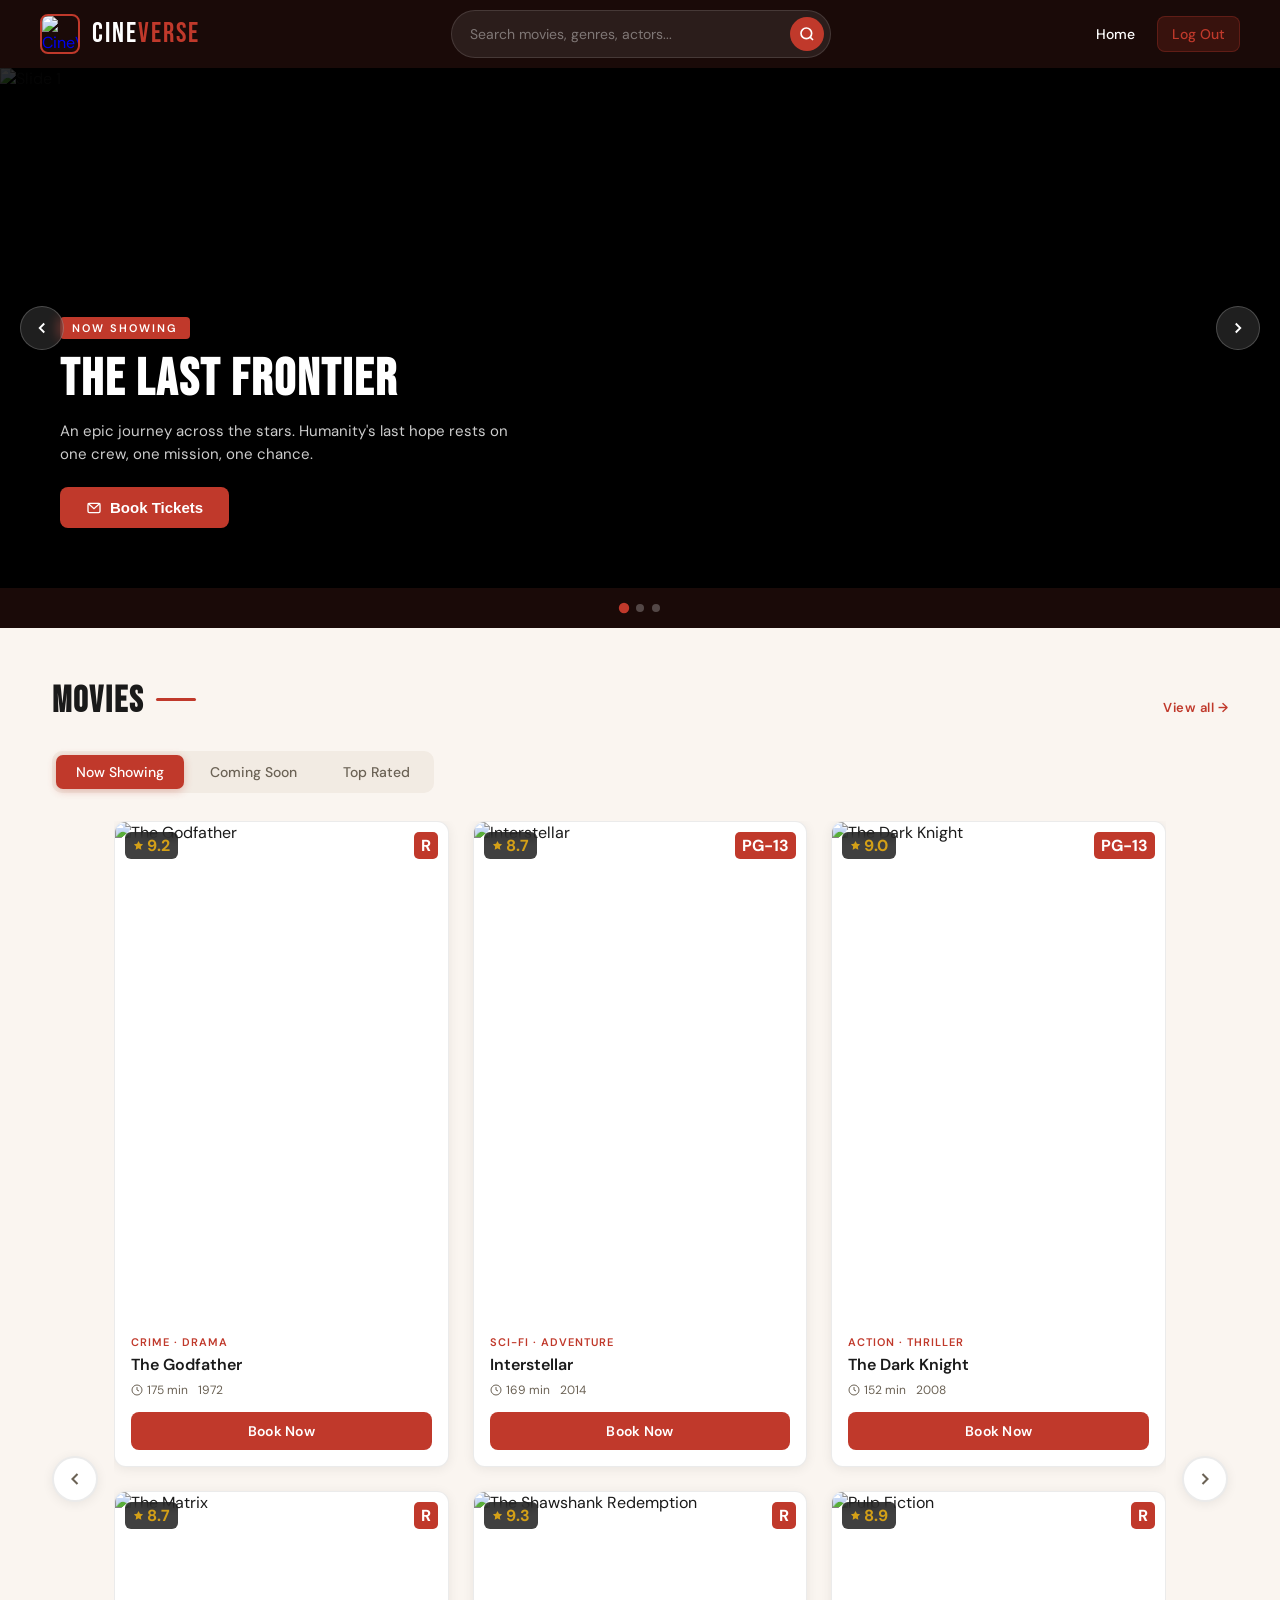
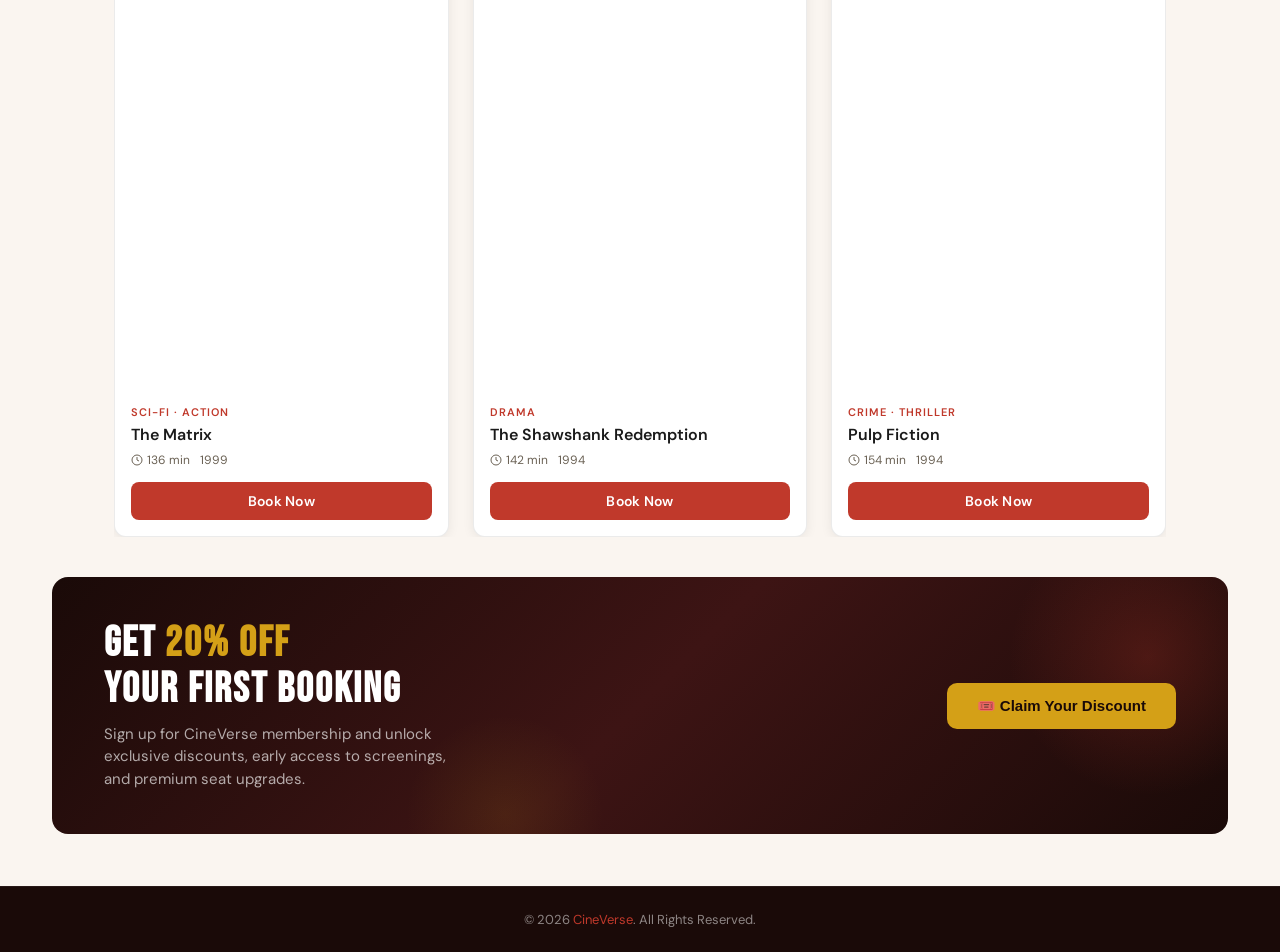
==== commit 9d39a6f3: "update" ====
--- a/SPCK/HTML/index.html
+++ b/SPCK/HTML/index.html
@@ -336,5 +336,8 @@
     </footer>
 
     <script src="/SPCK/JS/index.js"></script>
+    <script src="/SPCK/JS/firebase.js"></script>
+  </body>
+</html>
   </body>
 </html>
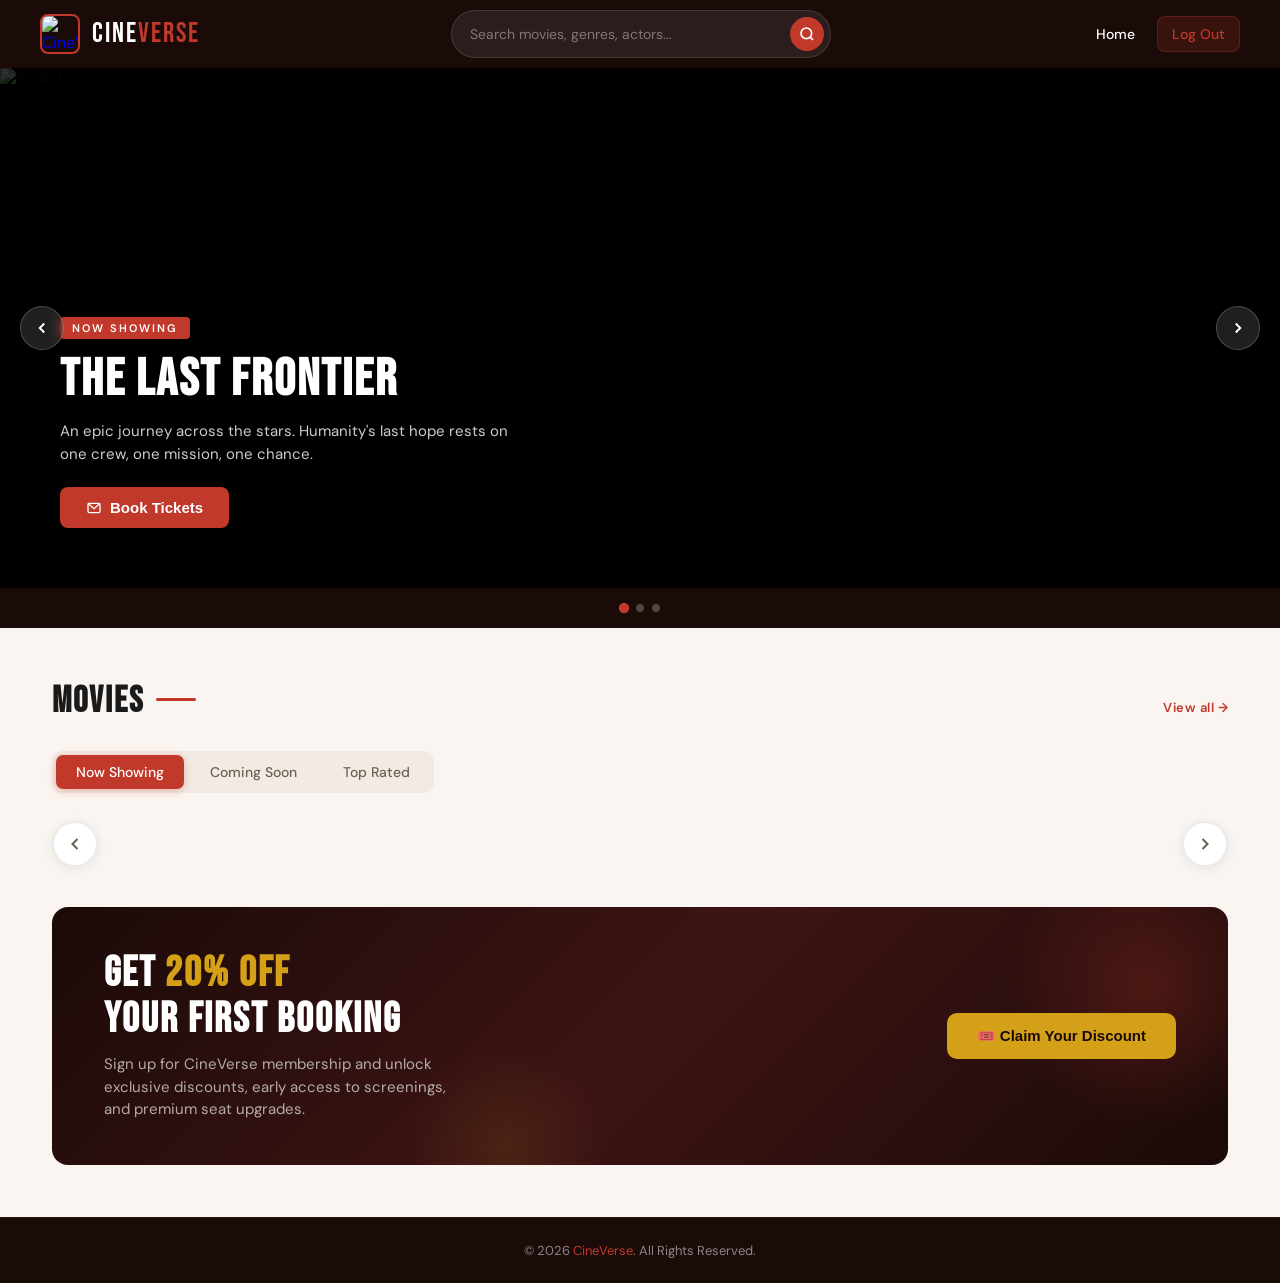
==== commit cfb48e3f: "update" ====
--- a/SPCK/HTML/index.html
+++ b/SPCK/HTML/index.html
@@ -126,179 +126,6 @@
 
         <div class="movie-grid" id="movieGrid">
 
-          <!-- Card 1 — The Godfather -->
-          <div class="movie-card">
-            <div class="movie-poster">
-              <img src="https://m.media-amazon.com/images/M/MV5BM2MyNjYxNmUtYTAwNi00MTYxLWJmNWYtYzZlODY3ZTk3OTFlXkEyXkFqcGdeQXVyNzkwMjQ5NzM@._V1_.jpg" alt="The Godfather" />
-              <div class="movie-rating">
-                <svg viewBox="0 0 24 24"><path d="M12 2l3.09 6.26L22 9.27l-5 4.87 1.18 6.88L12 17.77l-6.18 3.25L7 14.14 2 9.27l6.91-1.01L12 2z" /></svg>
-                9.2
-              </div>
-              <div class="movie-age">R</div>
-              <div class="movie-hover-overlay">
-                <div class="btn-play">
-                  <svg viewBox="0 0 24 24"><polygon points="5,3 19,12 5,21" /></svg>
-                </div>
-              </div>
-            </div>
-            <div class="movie-info">
-              <div class="movie-genre">Crime · Drama</div>
-              <div class="movie-title">The Godfather</div>
-              <div class="movie-meta">
-                <span>
-                  <svg viewBox="0 0 24 24" fill="none" stroke="currentColor" stroke-width="2"><circle cx="12" cy="12" r="10" /><polyline points="12,6 12,12 16,14" /></svg>
-                  175 min
-                </span>
-                <span>1972</span>
-              </div>
-              <button class="btn-booking" onclick="window.location.href='roomchoosing.html'">Book Now</button>
-            </div>
-          </div>
-
-          <!-- Card 2 — Interstellar -->
-          <div class="movie-card">
-            <div class="movie-poster">
-              <img src="https://image.tmdb.org/t/p/w500/gEU2QniE6E77NI6lCU6MxlNBvIx.jpg" alt="Interstellar" />
-              <div class="movie-rating">
-                <svg viewBox="0 0 24 24"><path d="M12 2l3.09 6.26L22 9.27l-5 4.87 1.18 6.88L12 17.77l-6.18 3.25L7 14.14 2 9.27l6.91-1.01L12 2z" /></svg>
-                8.7
-              </div>
-              <div class="movie-age">PG-13</div>
-              <div class="movie-hover-overlay">
-                <div class="btn-play">
-                  <svg viewBox="0 0 24 24"><polygon points="5,3 19,12 5,21" /></svg>
-                </div>
-              </div>
-            </div>
-            <div class="movie-info">
-              <div class="movie-genre">Sci-Fi · Adventure</div>
-              <div class="movie-title">Interstellar</div>
-              <div class="movie-meta">
-                <span>
-                  <svg viewBox="0 0 24 24" fill="none" stroke="currentColor" stroke-width="2"><circle cx="12" cy="12" r="10" /><polyline points="12,6 12,12 16,14" /></svg>
-                  169 min
-                </span>
-                <span>2014</span>
-              </div>
-              <button class="btn-booking" onclick="window.location.href='roomchoosing.html'">Book Now</button>
-            </div>
-          </div>
-
-          <!-- Card 3 — The Dark Knight -->
-          <div class="movie-card">
-            <div class="movie-poster">
-              <img src="https://m.media-amazon.com/images/M/MV5BMTMxNTMwODM0NF5BMl5BanBnXkFtZTcwODAyMTk2Mw@@._V1_.jpg" alt="The Dark Knight" />
-              <div class="movie-rating">
-                <svg viewBox="0 0 24 24"><path d="M12 2l3.09 6.26L22 9.27l-5 4.87 1.18 6.88L12 17.77l-6.18 3.25L7 14.14 2 9.27l6.91-1.01L12 2z" /></svg>
-                9.0
-              </div>
-              <div class="movie-age">PG-13</div>
-              <div class="movie-hover-overlay">
-                <div class="btn-play">
-                  <svg viewBox="0 0 24 24"><polygon points="5,3 19,12 5,21" /></svg>
-                </div>
-              </div>
-            </div>
-            <div class="movie-info">
-              <div class="movie-genre">Action · Thriller</div>
-              <div class="movie-title">The Dark Knight</div>
-              <div class="movie-meta">
-                <span>
-                  <svg viewBox="0 0 24 24" fill="none" stroke="currentColor" stroke-width="2"><circle cx="12" cy="12" r="10" /><polyline points="12,6 12,12 16,14" /></svg>
-                  152 min
-                </span>
-                <span>2008</span>
-              </div>
-              <button class="btn-booking" onclick="window.location.href='roomchoosing.html'">Book Now</button>
-            </div>
-          </div>
-
-          <!-- Card 4 — The Matrix -->
-          <div class="movie-card">
-            <div class="movie-poster">
-              <img src="https://image.tmdb.org/t/p/w500/f89U3ADr1oiB1s9GkdPOEpXUk5H.jpg" alt="The Matrix" />
-              <div class="movie-rating">
-                <svg viewBox="0 0 24 24"><path d="M12 2l3.09 6.26L22 9.27l-5 4.87 1.18 6.88L12 17.77l-6.18 3.25L7 14.14 2 9.27l6.91-1.01L12 2z" /></svg>
-                8.7
-              </div>
-              <div class="movie-age">R</div>
-              <div class="movie-hover-overlay">
-                <div class="btn-play">
-                  <svg viewBox="0 0 24 24"><polygon points="5,3 19,12 5,21" /></svg>
-                </div>
-              </div>
-            </div>
-            <div class="movie-info">
-              <div class="movie-genre">Sci-Fi · Action</div>
-              <div class="movie-title">The Matrix</div>
-              <div class="movie-meta">
-                <span>
-                  <svg viewBox="0 0 24 24" fill="none" stroke="currentColor" stroke-width="2"><circle cx="12" cy="12" r="10" /><polyline points="12,6 12,12 16,14" /></svg>
-                  136 min
-                </span>
-                <span>1999</span>
-              </div>
-              <button class="btn-booking" onclick="window.location.href='roomchoosing.html'">Book Now</button>
-            </div>
-          </div>
-
-          <!-- Card 5 — The Shawshank Redemption -->
-          <div class="movie-card">
-            <div class="movie-poster">
-              <img src="https://m.media-amazon.com/images/M/MV5BMDFkYTc0MGEtZmNhMC00ZDIzLWFmNTEtODM1ZmRlYWMwMWFmXkEyXkFqcGdeQXVyMTMxODk2OTU@._V1_.jpg" alt="The Shawshank Redemption" />
-              <div class="movie-rating">
-                <svg viewBox="0 0 24 24"><path d="M12 2l3.09 6.26L22 9.27l-5 4.87 1.18 6.88L12 17.77l-6.18 3.25L7 14.14 2 9.27l6.91-1.01L12 2z" /></svg>
-                9.3
-              </div>
-              <div class="movie-age">R</div>
-              <div class="movie-hover-overlay">
-                <div class="btn-play">
-                  <svg viewBox="0 0 24 24"><polygon points="5,3 19,12 5,21" /></svg>
-                </div>
-              </div>
-            </div>
-            <div class="movie-info">
-              <div class="movie-genre">Drama</div>
-              <div class="movie-title">The Shawshank Redemption</div>
-              <div class="movie-meta">
-                <span>
-                  <svg viewBox="0 0 24 24" fill="none" stroke="currentColor" stroke-width="2"><circle cx="12" cy="12" r="10" /><polyline points="12,6 12,12 16,14" /></svg>
-                  142 min
-                </span>
-                <span>1994</span>
-              </div>
-              <button class="btn-booking" onclick="window.location.href='roomchoosing.html'">Book Now</button>
-            </div>
-          </div>
-
-          <!-- Card 6 — Pulp Fiction -->
-          <div class="movie-card">
-            <div class="movie-poster">
-              <img src="https://image.tmdb.org/t/p/w500/d5iIlFn5s0ImszYzBPb8JPIfbXD.jpg" alt="Pulp Fiction" />
-              <div class="movie-rating">
-                <svg viewBox="0 0 24 24"><path d="M12 2l3.09 6.26L22 9.27l-5 4.87 1.18 6.88L12 17.77l-6.18 3.25L7 14.14 2 9.27l6.91-1.01L12 2z" /></svg>
-                8.9
-              </div>
-              <div class="movie-age">R</div>
-              <div class="movie-hover-overlay">
-                <div class="btn-play">
-                  <svg viewBox="0 0 24 24"><polygon points="5,3 19,12 5,21" /></svg>
-                </div>
-              </div>
-            </div>
-            <div class="movie-info">
-              <div class="movie-genre">Crime · Thriller</div>
-              <div class="movie-title">Pulp Fiction</div>
-              <div class="movie-meta">
-                <span>
-                  <svg viewBox="0 0 24 24" fill="none" stroke="currentColor" stroke-width="2"><circle cx="12" cy="12" r="10" /><polyline points="12,6 12,12 16,14" /></svg>
-                  154 min
-                </span>
-                <span>1994</span>
-              </div>
-              <button class="btn-booking" onclick="window.location.href='roomchoosing.html'">Book Now</button>
-            </div>
-          </div>
 
         </div><!-- end movie-grid -->
 
@@ -335,8 +162,7 @@
       <p>© 2026 <span>CineVerse</span>. All Rights Reserved.</p>
     </footer>
 
-    <script src="/SPCK/JS/index.js"></script>
-    <script src="/SPCK/JS/firebase.js"></script>
+    <script type="module" src="/SPCK/JS/index.js"></script>
   </body>
 </html>
   </body>
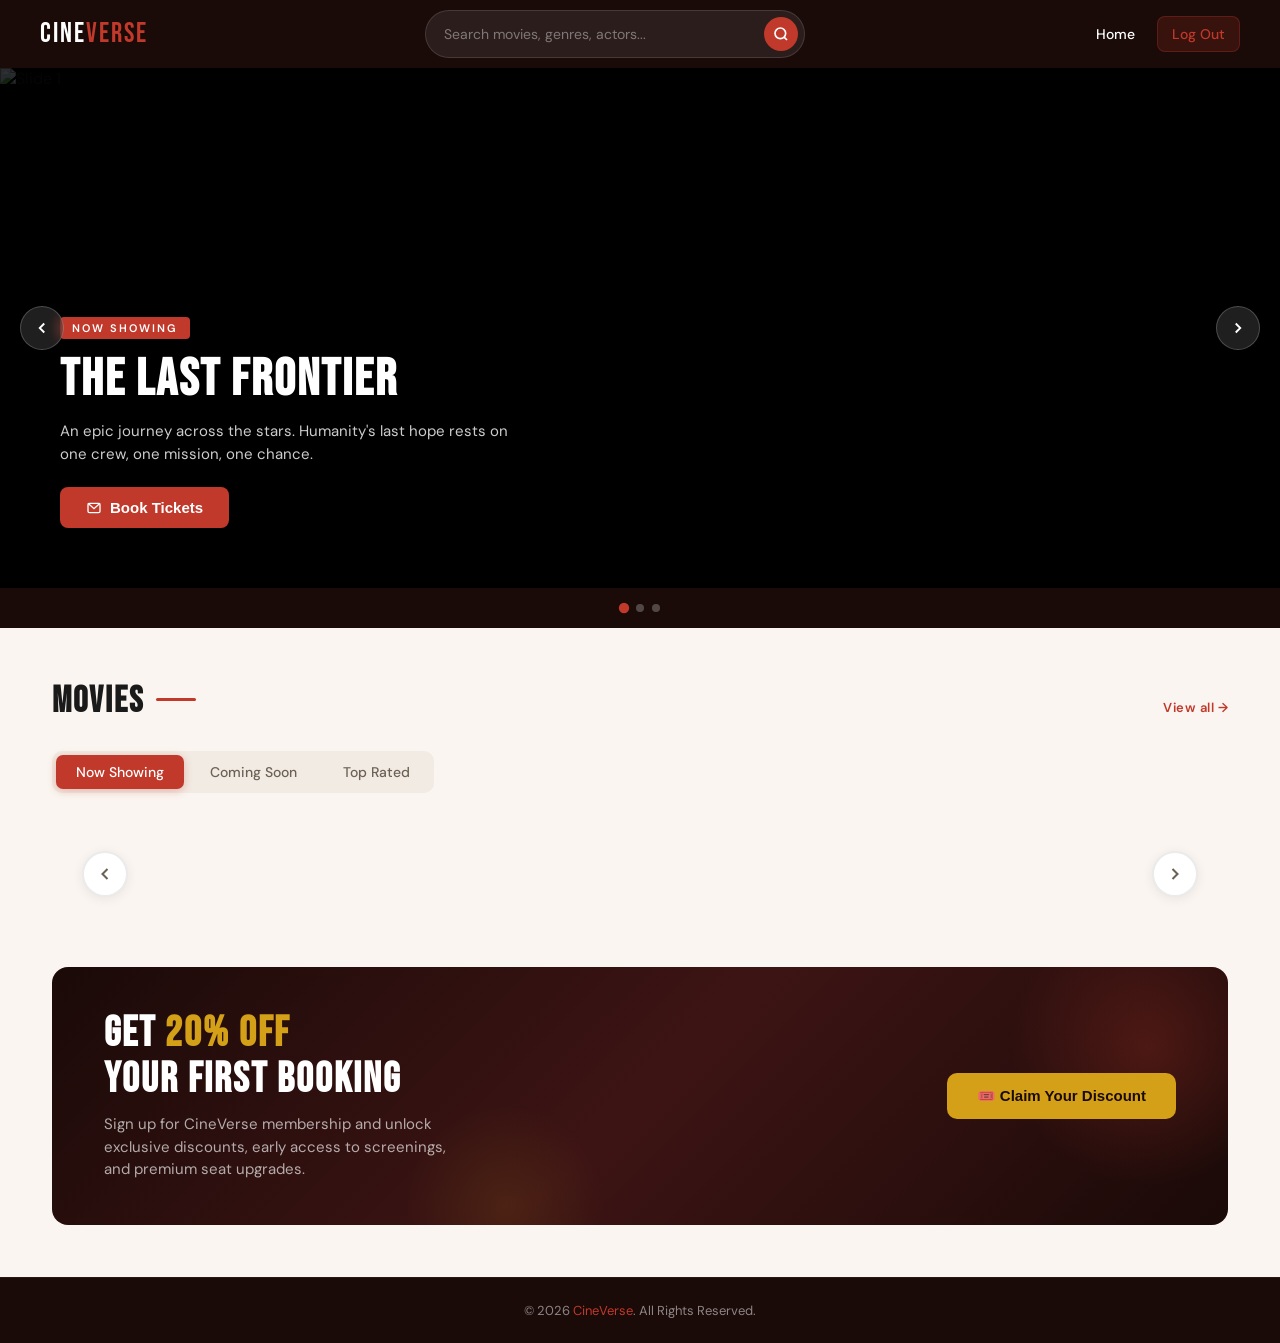
==== commit 4db696d2: "update" ====
--- a/SPCK/HTML/index.html
+++ b/SPCK/HTML/index.html
@@ -15,12 +15,6 @@
   <body>
     <!-- ═══ HEADER ═══ -->
     <header>
-      <a class="nav-brand" href="#">
-        <img
-          class="nav-logo"
-          src="https://img.icons8.com/fluency/96/cinema-.png"
-          alt="CineVerse Logo"
-        />
         <span class="nav-title">Cine<span>Verse</span></span>
       </a>
 
--- a/SPCK/CSS/style.css
+++ b/SPCK/CSS/style.css
@@ -4,57 +4,63 @@
 
 /* ─── CSS Variables (Light Mode) ─── */
 :root {
-  --bg:           #faf5f0;
-  --bg-card:      #ffffff;
-  --bg-card2:     #f2ebe3;
-  --text:         #1a1a1a;
-  --text-muted:   #6b6255;
-  --text-light:   #a89880;
-  --accent:       #c0392b;
-  --accent-dark:  #922b21;
-  --accent-glow:  rgba(192, 57, 43, 0.18);
-  --gold:         #d4a017;
-  --nav-bg:       #1a0a08;
-  --nav-text:     #faf0e8;
-  --border:       rgba(0, 0, 0, 0.08);
-  --shadow:       0 4px 24px rgba(0, 0, 0, 0.08);
-  --shadow-card:  0 2px 12px rgba(0, 0, 0, 0.07);
-  --radius:       12px;
-  --radius-sm:    8px;
-  --transition:   0.25s cubic-bezier(0.4, 0, 0.2, 1);
+  --bg: #faf5f0;
+  --bg-card: #ffffff;
+  --bg-card2: #f2ebe3;
+  --text: #1a1a1a;
+  --text-muted: #6b6255;
+  --text-light: #a89880;
+  --accent: #c0392b;
+  --accent-dark: #922b21;
+  --accent-glow: rgba(192, 57, 43, 0.18);
+  --gold: #d4a017;
+  --nav-bg: #1a0a08;
+  --nav-text: #faf0e8;
+  --border: rgba(0, 0, 0, 0.08);
+  --shadow: 0 4px 24px rgba(0, 0, 0, 0.08);
+  --shadow-card: 0 2px 12px rgba(0, 0, 0, 0.07);
+  --radius: 12px;
+  --radius-sm: 8px;
+  --transition: 0.25s cubic-bezier(0.4, 0, 0.2, 1);
 }
 
 /* ─── CSS Variables (Dark Mode) ─── */
 [data-theme="dark"] {
-  --bg:           #120807;
-  --bg-card:      #1e100d;
-  --bg-card2:     #2a1510;
-  --text:         #f5ece4;
-  --text-muted:   #b09080;
-  --text-light:   #7a5a50;
-  --accent:       #e74c3c;
-  --accent-dark:  #c0392b;
-  --accent-glow:  rgba(231, 76, 60, 0.22);
-  --gold:         #f0b429;
-  --nav-bg:       #0a0404;
-  --nav-text:     #faf0e8;
-  --border:       rgba(255, 255, 255, 0.07);
-  --shadow:       0 4px 24px rgba(0, 0, 0, 0.4);
-  --shadow-card:  0 2px 12px rgba(0, 0, 0, 0.3);
+  --bg: #120807;
+  --bg-card: #1e100d;
+  --bg-card2: #2a1510;
+  --text: #f5ece4;
+  --text-muted: #b09080;
+  --text-light: #7a5a50;
+  --accent: #e74c3c;
+  --accent-dark: #c0392b;
+  --accent-glow: rgba(231, 76, 60, 0.22);
+  --gold: #f0b429;
+  --nav-bg: #0a0404;
+  --nav-text: #faf0e8;
+  --border: rgba(255, 255, 255, 0.07);
+  --shadow: 0 4px 24px rgba(0, 0, 0, 0.4);
+  --shadow-card: 0 2px 12px rgba(0, 0, 0, 0.3);
 }
 
 /* ─── Reset & Base ─── */
-*, *::before, *::after {
+*,
+*::before,
+*::after {
   box-sizing: border-box;
   margin: 0;
   padding: 0;
 }
-html { scroll-behavior: smooth; }
+html {
+  scroll-behavior: smooth;
+}
 body {
-  font-family: 'DM Sans', sans-serif;
+  font-family: "DM Sans", sans-serif;
   background: var(--bg);
   color: var(--text);
-  transition: background var(--transition), color var(--transition);
+  transition:
+    background var(--transition),
+    color var(--transition);
   min-height: 100vh;
 }
 
@@ -88,13 +94,15 @@
   border: 2px solid var(--accent);
 }
 .nav-title {
-  font-family: 'Bebas Neue', sans-serif;
+  font-family: "Bebas Neue", sans-serif;
   font-size: 28px;
   color: #fff;
   letter-spacing: 2px;
   line-height: 1;
 }
-.nav-title span { color: var(--accent); }
+.nav-title span {
+  color: var(--accent);
+}
 
 /* Search Box */
 .search-box {
@@ -119,10 +127,12 @@
   border: none;
   outline: none;
   color: #fff;
-  font-family: 'DM Sans', sans-serif;
+  font-family: "DM Sans", sans-serif;
   font-size: 14px;
 }
-.search-box input::placeholder { color: rgba(255, 255, 255, 0.4); }
+.search-box input::placeholder {
+  color: rgba(255, 255, 255, 0.4);
+}
 .search-box button {
   background: var(--accent);
   border: none;
@@ -137,11 +147,20 @@
   color: #fff;
   flex-shrink: 0;
 }
-.search-box button:hover { background: var(--accent-dark); }
-.search-box button svg { width: 16px; height: 16px; }
+.search-box button:hover {
+  background: var(--accent-dark);
+}
+.search-box button svg {
+  width: 16px;
+  height: 16px;
+}
 
 /* Nav Links */
-nav { display: flex; align-items: center; gap: 8px; }
+nav {
+  display: flex;
+  align-items: center;
+  gap: 8px;
+}
 nav a {
   text-decoration: none;
   color: rgba(255, 255, 255, 0.75);
@@ -151,8 +170,13 @@
   border-radius: 8px;
   transition: var(--transition);
 }
-nav a:hover { color: #fff; background: rgba(255, 255, 255, 0.1); }
-nav a.active { color: #fff; }
+nav a:hover {
+  color: #fff;
+  background: rgba(255, 255, 255, 0.1);
+}
+nav a.active {
+  color: #fff;
+}
 .btn-logout {
   background: rgba(192, 57, 43, 0.18);
   color: var(--accent) !important;
@@ -167,7 +191,9 @@
 /* ═══════════════════════════════════
    SLIDESHOW
 ═══════════════════════════════════ */
-.slideshow-wrapper { position: relative; }
+.slideshow-wrapper {
+  position: relative;
+}
 .slideshow-container {
   position: relative;
   width: 100%;
@@ -175,15 +201,27 @@
   overflow: hidden;
   background: #000;
 }
-.mySlides { display: none; height: 100%; position: relative; }
-.mySlides.active { display: block; animation: fadeSlide 0.5s ease; }
-.mySlides img { width: 100%; height: 100%; object-fit: cover; opacity: 0.7; }
+.mySlides {
+  display: none;
+  height: 100%;
+  position: relative;
+}
+.mySlides.active {
+  display: block;
+  animation: fadeSlide 0.5s ease;
+}
+.mySlides img {
+  width: 100%;
+  height: 100%;
+  object-fit: cover;
+  opacity: 0.7;
+}
 .slide-overlay {
   position: absolute;
   inset: 0;
   background:
     linear-gradient(to right, rgba(0, 0, 0, 0.7) 0%, transparent 60%),
-    linear-gradient(to top,   rgba(0, 0, 0, 0.6) 0%, transparent 50%);
+    linear-gradient(to top, rgba(0, 0, 0, 0.6) 0%, transparent 50%);
 }
 .slide-content {
   position: absolute;
@@ -205,7 +243,7 @@
   margin-bottom: 14px;
 }
 .slide-content h2 {
-  font-family: 'Bebas Neue', sans-serif;
+  font-family: "Bebas Neue", sans-serif;
   font-size: 52px;
   line-height: 1.05;
   letter-spacing: 2px;
@@ -233,7 +271,10 @@
   border: none;
   cursor: pointer;
 }
-.btn-book:hover { background: var(--accent-dark); transform: translateY(-2px); }
+.btn-book:hover {
+  background: var(--accent-dark);
+  transform: translateY(-2px);
+}
 
 /* Slide Arrows */
 .slide-arrow {
@@ -254,10 +295,20 @@
   transition: var(--transition);
   backdrop-filter: blur(6px);
 }
-.slide-arrow:hover { background: var(--accent); border-color: var(--accent); }
-.slide-arrow.prev { left: 20px; }
-.slide-arrow.next { right: 20px; }
-.slide-arrow svg  { width: 18px; height: 18px; }
+.slide-arrow:hover {
+  background: var(--accent);
+  border-color: var(--accent);
+}
+.slide-arrow.prev {
+  left: 20px;
+}
+.slide-arrow.next {
+  right: 20px;
+}
+.slide-arrow svg {
+  width: 18px;
+  height: 18px;
+}
 
 /* Dots */
 .dots-container {
@@ -277,7 +328,11 @@
   transition: var(--transition);
   border: none;
 }
-.dot.active, .dot:hover { background: var(--accent); transform: scale(1.3); }
+.dot.active,
+.dot:hover {
+  background: var(--accent);
+  transform: scale(1.3);
+}
 
 /* ═══════════════════════════════════
    SECTION HEADER
@@ -289,7 +344,7 @@
   margin-bottom: 28px;
 }
 .section-head h2 {
-  font-family: 'Bebas Neue', sans-serif;
+  font-family: "Bebas Neue", sans-serif;
   font-size: 36px;
   letter-spacing: 2px;
   color: var(--text);
@@ -298,7 +353,7 @@
   gap: 12px;
 }
 .section-head h2::after {
-  content: '';
+  content: "";
   display: inline-block;
   width: 40px;
   height: 3px;
@@ -315,7 +370,9 @@
   letter-spacing: 0.5px;
   transition: var(--transition);
 }
-.see-all:hover { color: var(--accent-dark); }
+.see-all:hover {
+  color: var(--accent-dark);
+}
 
 /* ═══════════════════════════════════
    FILTER TABS
@@ -335,7 +392,7 @@
   border: none;
   background: transparent;
   color: var(--text-muted);
-  font-family: 'DM Sans', sans-serif;
+  font-family: "DM Sans", sans-serif;
   font-size: 14px;
   font-weight: 500;
   cursor: pointer;
@@ -346,7 +403,9 @@
   color: #fff;
   box-shadow: 0 2px 8px rgba(192, 57, 43, 0.3);
 }
-.tab:hover:not(.active) { color: var(--text); }
+.tab:hover:not(.active) {
+  color: var(--text);
+}
 
 /* ═══════════════════════════════════
    CAROUSEL WRAPPER
@@ -355,6 +414,7 @@
   display: flex;
   align-items: center;
   gap: 16px;
+  padding: 30px;
 }
 
 .carousel-arrow {
@@ -383,7 +443,10 @@
   cursor: not-allowed;
   transform: none;
 }
-.carousel-arrow svg { width: 20px; height: 20px; }
+.carousel-arrow svg {
+  width: 20px;
+  height: 20px;
+}
 
 /* ═══════════════════════════════════
    MOVIE GRID — 3 columns
@@ -392,7 +455,9 @@
   flex: 1;
   display: grid;
   grid-template-columns: repeat(3, 1fr);
-  gap: 24px;
+  gap: 16px;
+  max-width: 900px;
+  margin: 0 auto;
   overflow: hidden;
 }
 
@@ -402,7 +467,10 @@
   overflow: hidden;
   box-shadow: var(--shadow-card);
   border: 1px solid var(--border);
-  transition: transform var(--transition), box-shadow var(--transition), opacity var(--transition);
+  transition:
+    transform var(--transition),
+    box-shadow var(--transition),
+    opacity var(--transition);
   cursor: pointer;
 }
 /* Hidden cards */
@@ -411,7 +479,9 @@
 }
 .movie-card:hover {
   transform: translateY(-6px);
-  box-shadow: 0 12px 36px rgba(192, 57, 43, 0.15), var(--shadow-card);
+  box-shadow:
+    0 12px 36px rgba(192, 57, 43, 0.15),
+    var(--shadow-card);
 }
 
 .movie-poster {
@@ -425,7 +495,9 @@
   object-fit: cover;
   transition: transform 0.4s ease;
 }
-.movie-card:hover .movie-poster img { transform: scale(1.05); }
+.movie-card:hover .movie-poster img {
+  transform: scale(1.05);
+}
 
 .movie-rating {
   position: absolute;
@@ -442,7 +514,11 @@
   gap: 3px;
   backdrop-filter: blur(4px);
 }
-.movie-rating svg { width: 11px; height: 11px; fill: var(--gold); }
+.movie-rating svg {
+  width: 11px;
+  height: 11px;
+  fill: var(--gold);
+}
 
 .movie-age {
   position: absolute;
@@ -466,7 +542,9 @@
   opacity: 0;
   transition: opacity var(--transition);
 }
-.movie-card:hover .movie-hover-overlay { opacity: 1; }
+.movie-card:hover .movie-hover-overlay {
+  opacity: 1;
+}
 
 .btn-play {
   width: 52px;
@@ -479,10 +557,19 @@
   border: 3px solid rgba(255, 255, 255, 0.3);
   transition: var(--transition);
 }
-.btn-play:hover { transform: scale(1.1); }
-.btn-play svg { width: 20px; height: 20px; fill: #fff; margin-left: 3px; }
-
-.movie-info { padding: 14px 16px 16px; }
+.btn-play:hover {
+  transform: scale(1.1);
+}
+.btn-play svg {
+  width: 20px;
+  height: 20px;
+  fill: #fff;
+  margin-left: 3px;
+}
+
+.movie-info {
+  padding: 14px 16px 16px;
+}
 .movie-genre {
   font-size: 11px;
   font-weight: 600;
@@ -509,8 +596,15 @@
   gap: 10px;
   margin-bottom: 14px;
 }
-.movie-meta span { display: flex; align-items: center; gap: 4px; }
-.movie-meta svg { width: 12px; height: 12px; }
+.movie-meta span {
+  display: flex;
+  align-items: center;
+  gap: 4px;
+}
+.movie-meta svg {
+  width: 12px;
+  height: 12px;
+}
 
 .btn-booking {
   width: 100%;
@@ -519,14 +613,16 @@
   color: #fff;
   border: none;
   border-radius: var(--radius-sm);
-  font-family: 'DM Sans', sans-serif;
+  font-family: "DM Sans", sans-serif;
   font-size: 14px;
   font-weight: 600;
   cursor: pointer;
   transition: var(--transition);
   letter-spacing: 0.3px;
 }
-.btn-booking:hover { background: var(--accent-dark); }
+.btn-booking:hover {
+  background: var(--accent-dark);
+}
 
 /* Carousel page dots */
 .carousel-dots {
@@ -553,7 +649,9 @@
 /* ═══════════════════════════════════
    PROMO BANNER
 ═══════════════════════════════════ */
-.promo-section { padding: 0 52px 52px; }
+.promo-section {
+  padding: 0 52px 52px;
+}
 .promo-banner {
   background: linear-gradient(135deg, #1a0a08 0%, #3d1414 50%, #1a0a08 100%);
   border-radius: 16px;
@@ -565,37 +663,54 @@
   position: relative;
 }
 .promo-banner::before {
-  content: '';
+  content: "";
   position: absolute;
-  top: -60px; right: -60px;
-  width: 280px; height: 280px;
+  top: -60px;
+  right: -60px;
+  width: 280px;
+  height: 280px;
   border-radius: 50%;
-  background: radial-gradient(circle, rgba(192, 57, 43, 0.25) 0%, transparent 70%);
+  background: radial-gradient(
+    circle,
+    rgba(192, 57, 43, 0.25) 0%,
+    transparent 70%
+  );
 }
 .promo-banner::after {
-  content: '';
+  content: "";
   position: absolute;
-  bottom: -80px; left: 30%;
-  width: 200px; height: 200px;
+  bottom: -80px;
+  left: 30%;
+  width: 200px;
+  height: 200px;
   border-radius: 50%;
-  background: radial-gradient(circle, rgba(212, 160, 23, 0.1) 0%, transparent 70%);
+  background: radial-gradient(
+    circle,
+    rgba(212, 160, 23, 0.1) 0%,
+    transparent 70%
+  );
 }
 .promo-text h3 {
-  font-family: 'Bebas Neue', sans-serif;
+  font-family: "Bebas Neue", sans-serif;
   font-size: 42px;
   color: #fff;
   letter-spacing: 2px;
   line-height: 1.1;
   margin-bottom: 10px;
 }
-.promo-text h3 span { color: var(--gold); }
+.promo-text h3 span {
+  color: var(--gold);
+}
 .promo-text p {
   color: rgba(255, 255, 255, 0.65);
   font-size: 15px;
   max-width: 360px;
   line-height: 1.5;
 }
-.promo-action { position: relative; z-index: 1; }
+.promo-action {
+  position: relative;
+  z-index: 1;
+}
 .btn-promo {
   display: inline-flex;
   align-items: center;
@@ -612,7 +727,10 @@
   cursor: pointer;
   white-space: nowrap;
 }
-.btn-promo:hover { transform: translateY(-3px); box-shadow: 0 8px 24px rgba(212, 160, 23, 0.35); }
+.btn-promo:hover {
+  transform: translateY(-3px);
+  box-shadow: 0 8px 24px rgba(212, 160, 23, 0.35);
+}
 
 /* ═══════════════════════════════════
    FOOTER
@@ -625,39 +743,103 @@
   font-size: 13px;
   border-top: 1px solid rgba(255, 255, 255, 0.06);
 }
-footer span { color: var(--accent); }
+footer span {
+  color: var(--accent);
+}
 
 /* ═══════════════════════════════════
    MOVIES SECTION
 ═══════════════════════════════════ */
-.movies-section { padding: 52px 52px 20px; }
+.movies-section {
+  padding: 52px 52px 20px;
+}
 
 /* ═══════════════════════════════════
    ANIMATIONS
 ═══════════════════════════════════ */
 @keyframes fadeSlide {
-  from { opacity: 0; transform: translateX(20px); }
-  to   { opacity: 1; transform: translateX(0); }
+  from {
+    opacity: 0;
+    transform: translateX(20px);
+  }
+  to {
+    opacity: 1;
+    transform: translateX(0);
+  }
 }
 
 /* ═══════════════════════════════════
    RESPONSIVE
 ═══════════════════════════════════ */
 @media (max-width: 900px) {
-  .movie-grid { grid-template-columns: repeat(2, 1fr); }
+  .movie-grid {
+    grid-template-columns: repeat(2, 1fr);
+  }
 }
 @media (max-width: 800px) {
-  header { padding: 0 20px; }
-  .search-box { width: 220px; }
-  .movies-section, .promo-section { padding-left: 24px; padding-right: 24px; }
-  .slide-content { left: 30px; }
-  .slide-content h2 { font-size: 36px; }
-  .promo-banner { flex-direction: column; gap: 28px; padding: 32px; }
+  header {
+    padding: 0 20px;
+  }
+  .search-box {
+    width: 220px;
+  }
+  .movies-section,
+  .promo-section {
+    padding-left: 24px;
+    padding-right: 24px;
+  }
+  .slide-content {
+    left: 30px;
+  }
+  .slide-content h2 {
+    font-size: 36px;
+  }
+  .promo-banner {
+    flex-direction: column;
+    gap: 28px;
+    padding: 32px;
+  }
 }
 @media (max-width: 600px) {
-  .movie-grid { grid-template-columns: 1fr; }
-  .nav-title { font-size: 22px; }
-  .search-box { display: none; }
-  .slideshow-container { height: 320px; }
-  .slide-content h2 { font-size: 28px; }
+  .movie-grid {
+    grid-template-columns: 1fr;
+  }
+  .nav-title {
+    font-size: 22px;
+  }
+  .search-box {
+    display: none;
+  }
+  .slideshow-container {
+    height: 320px;
+  }
+  .slide-content h2 {
+    font-size: 28px;
+  }
+}
+
+/* ── Add this to the bottom of style.css ── */
+
+@keyframes searchPulse {
+  0% {
+    box-shadow: 0 0 0 0 rgba(192, 57, 43, 0.6);
+  }
+  50% {
+    box-shadow: 0 0 0 10px rgba(192, 57, 43, 0);
+  }
+  100% {
+    box-shadow: 0 0 0 0 rgba(192, 57, 43, 0);
+  }
+}
+
+.search-highlight {
+  outline: 3px solid var(--accent);
+  outline-offset: 3px;
+  border-radius: var(--radius);
+  animation: searchPulse 0.6s ease 2;
+}
+
+.search-highlight:hover {
+  outline: none;
+  animation: none;
 }
